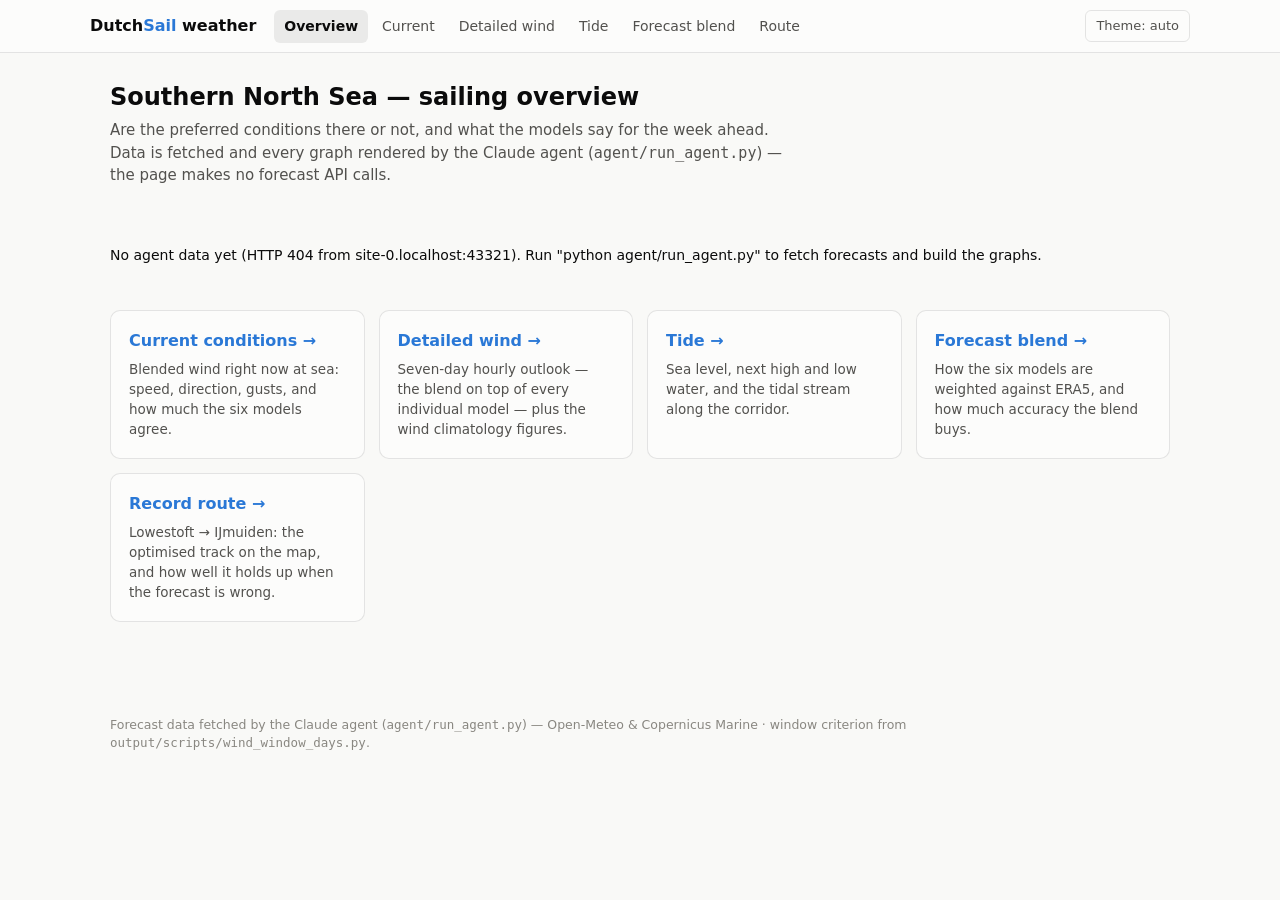
==== frontend/index.html @ 855c3100 "Replace browser API calls with a single Claude agent pipeline The frontend no longer fetches forecas" ====
<!DOCTYPE html>
<html lang="en">
<head>
<meta charset="utf-8">
<meta name="viewport" content="width=device-width, initial-scale=1">
<title>DutchSail weather — overview</title>
<script>(function(){var q=new URLSearchParams(location.search).get("theme");var t=q||localStorage.getItem("ds-theme");if(t==="light"||t==="dark")document.documentElement.dataset.theme=t;})();</script>
<link rel="stylesheet" href="./assets/style.css">
<script src="../output/scripts/api.js" defer></script>
<script src="./assets/common.js" defer></script>
</head>
<body>

<header class="site-header"><div class="bar">
  <a class="brand" href="./index.html">Dutch<span>Sail</span> weather</a>
  <nav class="site-nav">
    <a href="./index.html" aria-current="page">Overview</a>
    <a href="./current.html">Current</a>
    <a href="./wind.html">Detailed wind</a>
    <a href="./tide.html">Tide</a>
    <a href="./forecast-blend.html">Forecast blend</a>
    <a href="./route.html">Route</a>
  </nav>
  <button class="theme-toggle" type="button">Theme: auto</button>
</div></header>

<main>
  <h1 class="page-title">Southern North Sea — sailing overview</h1>
  <p class="page-sub">
    Are the preferred conditions there or not, and what the models say for the week
    ahead. Data is fetched and every graph rendered by the Claude agent
    (<code>agent/run_agent.py</code>) — the page makes no forecast API calls.
  </p>

  <div class="filter-row">
    <span class="filter-note" id="updated"></span>
  </div>

  <div id="content" class="loading">
    <section class="card">
      <h3>Preferred conditions</h3>
      <p class="card-sub">
        Window criterion: 18–30 kt from 205–235° (SSW) or 305–335° (NW), sustained
        ≥ 6 consecutive hours — checked against the six-model blend.
      </p>
      <div id="cond-now" class="status-value"></div>
      <div id="cond-detail" class="filter-note" style="margin-top:4px"></div>
      <div id="cond-days" class="day-strip"></div>
    </section>

    <section class="card chart-card" style="margin-top:14px">
      <div class="chart-head">
        <div>
          <h3>7-day wind outlook</h3>
          <p class="card-sub">The learned blend over all six models, gusts, and model spread — rendered by the agent.</p>
        </div>
      </div>
      <figure class="fig">
        <img data-light="../output/figures/agent/wind_forecast_light.png"
             data-dark="../output/figures/agent/wind_forecast_dark.png"
             src="../output/figures/agent/wind_forecast_light.png"
             alt="Seven-day wind forecast: blend over six models, gusts, and model spread">
      </figure>
    </section>
  </div>

  <div id="status"></div>

  <section style="margin-top:26px">
    <div class="nav-cards">
      <a class="nav-card" href="./current.html">
        <div class="nc-title">Current conditions →</div>
        <p>Blended wind right now at sea: speed, direction, gusts, and how much the six models agree.</p>
      </a>
      <a class="nav-card" href="./wind.html">
        <div class="nc-title">Detailed wind →</div>
        <p>Seven-day hourly outlook — the blend on top of every individual model — plus the wind climatology figures.</p>
      </a>
      <a class="nav-card" href="./tide.html">
        <div class="nc-title">Tide →</div>
        <p>Sea level, next high and low water, and the tidal stream along the corridor.</p>
      </a>
      <a class="nav-card" href="./forecast-blend.html">
        <div class="nc-title">Forecast blend →</div>
        <p>How the six models are weighted against ERA5, and how much accuracy the blend buys.</p>
      </a>
      <a class="nav-card" href="./route.html">
        <div class="nc-title">Record route →</div>
        <p>Lowestoft → IJmuiden: the optimised track on the map, and how well it holds up when the forecast is wrong.</p>
      </a>
    </div>
  </section>
</main>

<footer class="site-footer">
  Forecast data fetched by the Claude agent (<code>agent/run_agent.py</code>) —
  Open-Meteo &amp; Copernicus Marine · window criterion from <code>output/scripts/wind_window_days.py</code>.
</footer>

<script>
document.addEventListener("DOMContentLoaded", async () => {
  const content = document.getElementById("content");
  const status = document.getElementById("status");

  try {
    const s = await fetchAgentSummary();
    render(s);
    content.classList.remove("loading");
    document.getElementById("updated").textContent =
      `agent run ${fmtFull(new Date(s.generated_at))} · ${s.point.name}`;
  } catch (err) {
    content.classList.remove("loading");
    content.hidden = true;
    statusMsg(status, `No agent data yet (${err.message}). ` +
      `Run "python agent/run_agent.py" to fetch forecasts and build the graphs.`);
  }

  function render(s) {
    // right now
    const met = !!s.now.met;
    const nowEl = document.getElementById("cond-now");
    nowEl.className = `status-value ${met ? "met" : "not-met"}`;
    nowEl.innerHTML = "";
    const mark = document.createElement("span");
    mark.className = "mark";
    mark.textContent = met ? "✓" : "✗";
    nowEl.append(mark, document.createTextNode(met ? "Conditions met right now" : "Not met right now"));
    document.getElementById("cond-detail").textContent =
      Number.isFinite(s.now.speed_ms) && Number.isFinite(s.now.dir_deg)
        ? `blend now: ${msToKt(s.now.speed_ms).toFixed(0)} kt (${s.now.speed_ms.toFixed(1)} m/s) from ${compass16(s.now.dir_deg)} ${Math.round(s.now.dir_deg)}°`
        : "no blend value for the current hour";

    // day by day, straight from the agent's verdicts
    const strip = document.getElementById("cond-days");
    strip.innerHTML = "";
    (s.days || []).slice(0, 7).forEach(day => {
      const cell = document.createElement("div");
      cell.className = `day-cell ${day.met ? "met" : "not-met"}`;
      cell.title = `${day.label}: longest qualifying stretch ${day.best_run_h} h (needs ≥ 6 h)`;
      const dd = document.createElement("div");
      dd.className = "d-day";
      dd.textContent = day.label;
      const dm = document.createElement("div");
      dm.className = "d-mark";
      dm.textContent = day.met ? "✓" : "✗";
      const dn = document.createElement("div");
      dn.className = "d-note";
      dn.textContent = day.best_run_h > 0 ? `${day.best_run_h} h` : "—";
      cell.append(dd, dm, dn);
      strip.append(cell);
    });
  }
});
</script>

</body>
</html>
---- frontend/assets/style.css ----
/* DutchSail weather frontend — shared chrome.
   Color roles follow the validated reference palette; dark values are their
   own validated steps, not an automatic flip. */

:root {
  color-scheme: light;
  --page: #f9f9f7;
  --surface: #fcfcfb;
  --ink: #0b0b0b;
  --ink-2: #52514e;
  --muted: #898781;
  --grid: #e1e0d9;
  --baseline: #c3c2b7;
  --border: rgba(11, 11, 11, 0.10);
  --good-text: #006300;

  /* categorical slots (fixed assignment: blend, ecmwf, gfs, icon, arpege, harmonie, ukmo) */
  --s1: #2a78d6;
  --s2: #eb6834;
  --s3: #1baf7a;
  --s4: #eda100;
  --s5: #e87ba4;
  --s6: #008300;
  --s7: #4a3aa7;
}

@media (prefers-color-scheme: dark) {
  :root:where(:not([data-theme="light"])) {
    color-scheme: dark;
    --page: #0d0d0d;
    --surface: #1a1a19;
    --ink: #ffffff;
    --ink-2: #c3c2b7;
    --muted: #898781;
    --grid: #2c2c2a;
    --baseline: #383835;
    --border: rgba(255, 255, 255, 0.10);
    --good-text: #0ca30c;

    --s1: #3987e5;
    --s2: #d95926;
    --s3: #199e70;
    --s4: #c98500;
    --s5: #d55181;
    --s6: #008300;
    --s7: #9085e9;
  }
}
:root[data-theme="dark"] {
  color-scheme: dark;
  --page: #0d0d0d;
  --surface: #1a1a19;
  --ink: #ffffff;
  --ink-2: #c3c2b7;
  --muted: #898781;
  --grid: #2c2c2a;
  --baseline: #383835;
  --border: rgba(255, 255, 255, 0.10);
  --good-text: #0ca30c;

  --s1: #3987e5;
  --s2: #d95926;
  --s3: #199e70;
  --s4: #c98500;
  --s5: #d55181;
  --s6: #008300;
  --s7: #9085e9;
}

* { box-sizing: border-box; }

body {
  margin: 0;
  background: var(--page);
  color: var(--ink);
  font-family: system-ui, -apple-system, "Segoe UI", sans-serif;
  font-size: 15px;
  line-height: 1.5;
}

a { color: var(--s1); }

/* ---------- header / nav ---------- */

.site-header {
  position: sticky;
  top: 0;
  z-index: 20;
  background: var(--surface);
  border-bottom: 1px solid var(--border);
  padding: 0 20px;
}

.site-header .bar {
  max-width: 1100px;
  margin: 0 auto;
  display: flex;
  align-items: center;
  gap: 18px;
  min-height: 52px;
  flex-wrap: wrap;
}

.brand {
  font-weight: 650;
  font-size: 16px;
  color: var(--ink);
  text-decoration: none;
  white-space: nowrap;
}
.brand span { color: var(--s1); }

.site-nav { display: flex; gap: 4px; flex-wrap: wrap; }

.site-nav a {
  color: var(--ink-2);
  text-decoration: none;
  padding: 6px 10px;
  border-radius: 6px;
  font-size: 14px;
}
.site-nav a:hover { background: color-mix(in srgb, var(--ink) 6%, transparent); }
.site-nav a[aria-current="page"] {
  color: var(--ink);
  font-weight: 600;
  background: color-mix(in srgb, var(--ink) 7%, transparent);
}

.theme-toggle {
  margin-left: auto;
  border: 1px solid var(--border);
  background: transparent;
  color: var(--ink-2);
  border-radius: 6px;
  padding: 5px 10px;
  font: inherit;
  font-size: 13px;
  cursor: pointer;
}
.theme-toggle:hover { color: var(--ink); }

/* ---------- layout ---------- */

main {
  max-width: 1100px;
  margin: 0 auto;
  padding: 26px 20px 60px;
}

.page-title { font-size: 24px; font-weight: 650; margin: 0 0 4px; }
.page-sub { color: var(--ink-2); margin: 0 0 22px; max-width: 72ch; }

section { margin-bottom: 34px; }
section > h2 { font-size: 17px; font-weight: 650; margin: 0 0 4px; }
section > .section-sub { color: var(--ink-2); font-size: 14px; margin: 0 0 14px; max-width: 78ch; }

.card {
  background: var(--surface);
  border: 1px solid var(--border);
  border-radius: 10px;
  padding: 16px;
}

.card h3 { margin: 0 0 2px; font-size: 15px; font-weight: 650; }
.card .card-sub { color: var(--muted); font-size: 13px; margin: 0 0 10px; }

/* ---------- filter row ---------- */

.filter-row {
  display: flex;
  gap: 10px;
  align-items: center;
  flex-wrap: wrap;
  margin: 0 0 18px;
}
.filter-row label { color: var(--ink-2); font-size: 13px; }
.filter-row select {
  font: inherit;
  font-size: 14px;
  color: var(--ink);
  background: var(--surface);
  border: 1px solid var(--border);
  border-radius: 6px;
  padding: 5px 8px;
}
.filter-note { color: var(--muted); font-size: 12px; }

.seg {
  display: inline-flex;
  border: 1px solid var(--border);
  border-radius: 6px;
  overflow: hidden;
  background: var(--surface);
}
.seg button {
  font: inherit;
  font-size: 13px;
  padding: 5px 10px;
  border: none;
  background: transparent;
  color: var(--ink-2);
  cursor: pointer;
}
.seg button + button { border-left: 1px solid var(--border); }
.seg button[aria-pressed="true"] {
  background: color-mix(in srgb, var(--ink) 8%, transparent);
  color: var(--ink);
  font-weight: 600;
}

/* ---------- stat tiles ---------- */

.tiles {
  display: grid;
  grid-template-columns: repeat(auto-fit, minmax(170px, 1fr));
  gap: 12px;
  margin-bottom: 18px;
}

.tile {
  background: var(--surface);
  border: 1px solid var(--border);
  border-radius: 10px;
  padding: 14px 16px;
}
.tile .label { color: var(--ink-2); font-size: 13px; }
.tile .value { font-size: 26px; font-weight: 600; margin-top: 2px; }
.tile .value small { font-size: 14px; font-weight: 500; color: var(--ink-2); margin-left: 4px; }
.tile .delta { font-size: 13px; color: var(--ink-2); margin-top: 2px; }
.tile .delta.good { color: var(--good-text); }

.hero-figure { font-size: 52px; font-weight: 650; line-height: 1.1; }
.hero-figure small { font-size: 20px; font-weight: 500; color: var(--ink-2); margin-left: 6px; }

.dir-arrow { display: inline-block; transition: transform .2s; }

/* ---------- charts ---------- */

.chart-card { position: relative; }

.chart-head {
  display: flex;
  align-items: baseline;
  gap: 10px;
  flex-wrap: wrap;
  margin-bottom: 8px;
}
.chart-head .spacer { flex: 1; }

.table-toggle {
  font: inherit;
  font-size: 12.5px;
  color: var(--ink-2);
  background: transparent;
  border: 1px solid var(--border);
  border-radius: 6px;
  padding: 3px 9px;
  cursor: pointer;
}
.table-toggle[aria-pressed="true"] { color: var(--ink); background: color-mix(in srgb, var(--ink) 8%, transparent); }

.chart-legend {
  display: flex;
  gap: 4px 14px;
  flex-wrap: wrap;
  margin: 8px 0 0;
  padding: 0;
  list-style: none;
}
.chart-legend button {
  font: inherit;
  font-size: 12.5px;
  color: var(--ink-2);
  background: none;
  border: none;
  padding: 2px 0;
  cursor: pointer;
  display: inline-flex;
  align-items: center;
  gap: 6px;
}
.chart-legend button[aria-pressed="false"] { opacity: 0.4; }
.chart-legend .key {
  width: 16px;
  height: 0;
  border-top: 2.5px solid;
  border-radius: 2px;
  display: inline-block;
}

.chart-svg-wrap { position: relative; }
.chart-svg-wrap svg { display: block; width: 100%; height: auto; }

.chart-tooltip {
  position: absolute;
  pointer-events: none;
  background: var(--surface);
  border: 1px solid var(--border);
  border-radius: 8px;
  box-shadow: 0 4px 14px rgba(0, 0, 0, 0.12);
  padding: 8px 10px;
  font-size: 12.5px;
  min-width: 150px;
  z-index: 10;
  display: none;
}
.chart-tooltip .tt-time { color: var(--muted); margin-bottom: 4px; }
.chart-tooltip .tt-row { display: flex; align-items: center; gap: 7px; padding: 1px 0; }
.chart-tooltip .tt-key { width: 12px; border-top: 2.5px solid; border-radius: 2px; flex: none; }
.chart-tooltip .tt-val { font-weight: 650; color: var(--ink); }
.chart-tooltip .tt-name { color: var(--ink-2); }

.data-table-wrap { overflow-x: auto; margin-top: 12px; }
.data-table { border-collapse: collapse; font-size: 12.5px; width: 100%; }
.data-table th, .data-table td {
  text-align: right;
  padding: 4px 10px;
  border-bottom: 1px solid var(--grid);
  white-space: nowrap;
  font-variant-numeric: tabular-nums;
}
.data-table th:first-child, .data-table td:first-child { text-align: left; }
.data-table th { color: var(--ink-2); font-weight: 600; position: sticky; top: 0; background: var(--surface); }

/* ---------- figure gallery ---------- */

.fig-grid {
  display: grid;
  grid-template-columns: repeat(auto-fit, minmax(320px, 1fr));
  gap: 14px;
}
.fig-grid.wide { grid-template-columns: 1fr; }

figure.fig {
  margin: 0;
  background: var(--surface);
  border: 1px solid var(--border);
  border-radius: 10px;
  padding: 12px;
}
figure.fig img { width: 100%; height: auto; border-radius: 6px; display: block; }
figure.fig figcaption { color: var(--ink-2); font-size: 13px; margin-top: 8px; }

/* ---------- nav cards (home) ---------- */

.nav-cards {
  display: grid;
  grid-template-columns: repeat(auto-fit, minmax(240px, 1fr));
  gap: 14px;
}
.nav-card {
  display: block;
  text-decoration: none;
  color: var(--ink);
  background: var(--surface);
  border: 1px solid var(--border);
  border-radius: 10px;
  padding: 18px;
}
.nav-card:hover { border-color: var(--s1); }
.nav-card .nc-title { font-weight: 650; font-size: 16px; color: var(--s1); }
.nav-card p { color: var(--ink-2); font-size: 13.5px; margin: 6px 0 0; }

/* ---------- misc ---------- */

.status-msg { color: var(--ink-2); font-size: 14px; padding: 18px 0; }
.status-msg.error { color: var(--ink); }
.status-msg button {
  font: inherit;
  font-size: 13px;
  margin-left: 8px;
  border: 1px solid var(--border);
  background: transparent;
  color: var(--ink);
  border-radius: 6px;
  padding: 3px 10px;
  cursor: pointer;
}

.loading { opacity: 0.5; transition: opacity .15s; }

.model-table td:first-child { text-align: left; }
.swatch {
  display: inline-block;
  width: 14px;
  height: 0;
  border-top: 3px solid;
  border-radius: 2px;
  margin-right: 6px;
  vertical-align: middle;
}

/* ---------- condition status (overview) ---------- */

.status-value { font-size: 30px; font-weight: 650; display: flex; align-items: center; gap: 10px; }
.status-value .mark { font-size: 26px; line-height: 1; }
.status-value.met .mark { color: #0ca30c; }
.status-value.not-met .mark { color: var(--muted); }

.day-strip {
  display: grid;
  grid-template-columns: repeat(7, 1fr);
  gap: 8px;
  margin-top: 12px;
}
.day-cell {
  border: 1px solid var(--border);
  border-radius: 8px;
  padding: 8px 4px;
  text-align: center;
}
.day-cell .d-day { color: var(--ink-2); font-size: 12.5px; }
.day-cell .d-mark { font-size: 18px; font-weight: 650; margin: 2px 0; }
.day-cell.met .d-mark { color: #0ca30c; }
.day-cell.not-met .d-mark { color: var(--muted); }
.day-cell .d-note { color: var(--muted); font-size: 11.5px; font-variant-numeric: tabular-nums; }

footer.site-footer {
  max-width: 1100px;
  margin: 0 auto;
  padding: 0 20px 40px;
  color: var(--muted);
  font-size: 12.5px;
}
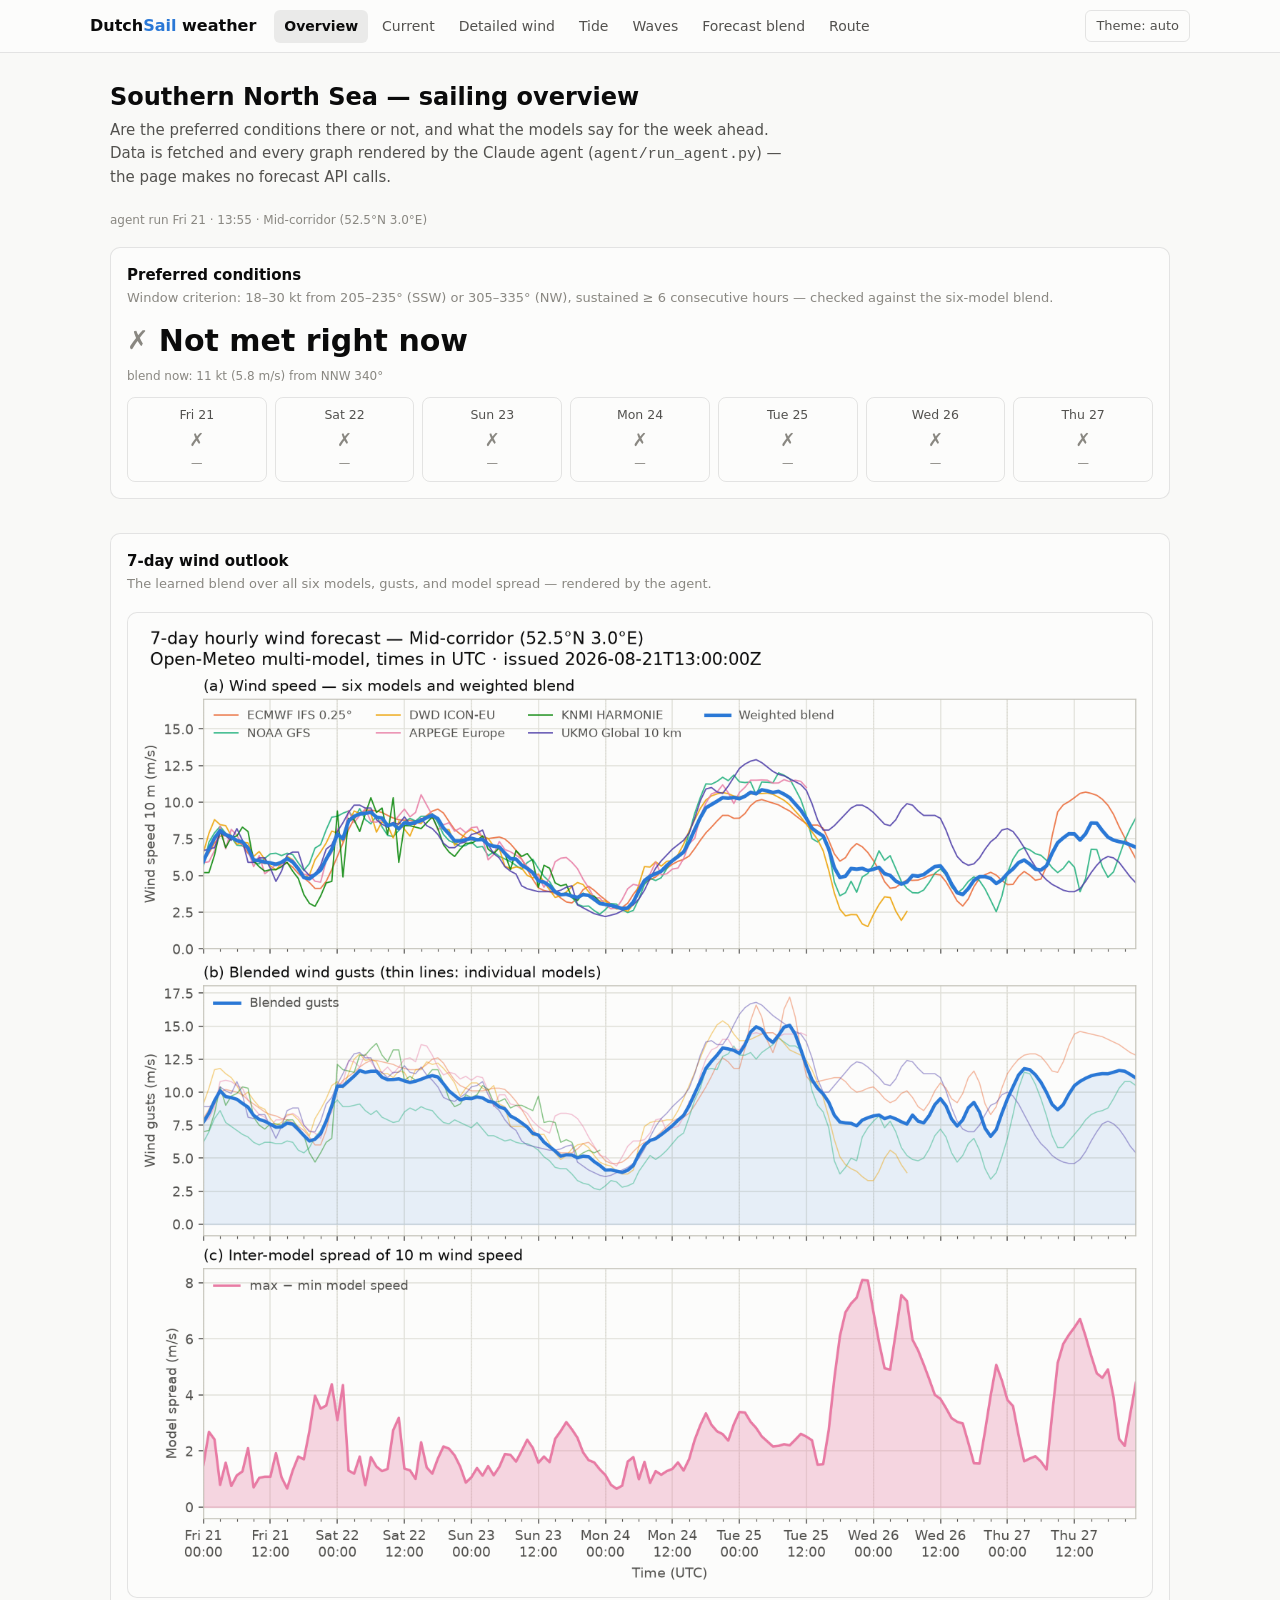
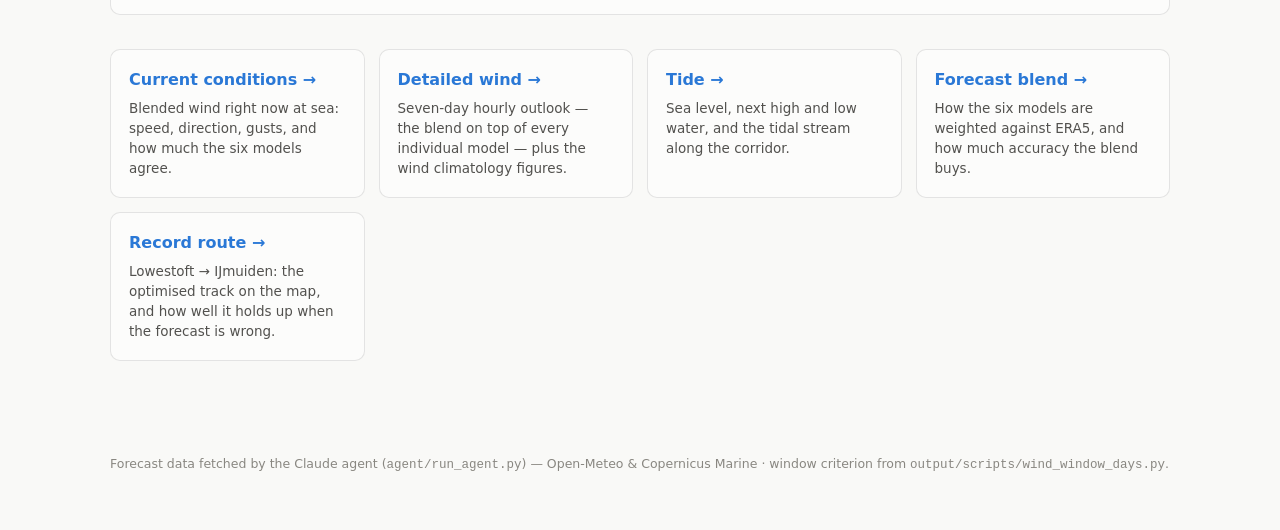
==== commit 78b132ca: "added waves page" ====
--- a/frontend/index.html
+++ b/frontend/index.html
@@ -18,6 +18,7 @@
     <a href="./current.html">Current</a>
     <a href="./wind.html">Detailed wind</a>
     <a href="./tide.html">Tide</a>
+    <a href="./waves.html">Waves</a>
     <a href="./forecast-blend.html">Forecast blend</a>
     <a href="./route.html">Route</a>
   </nav>
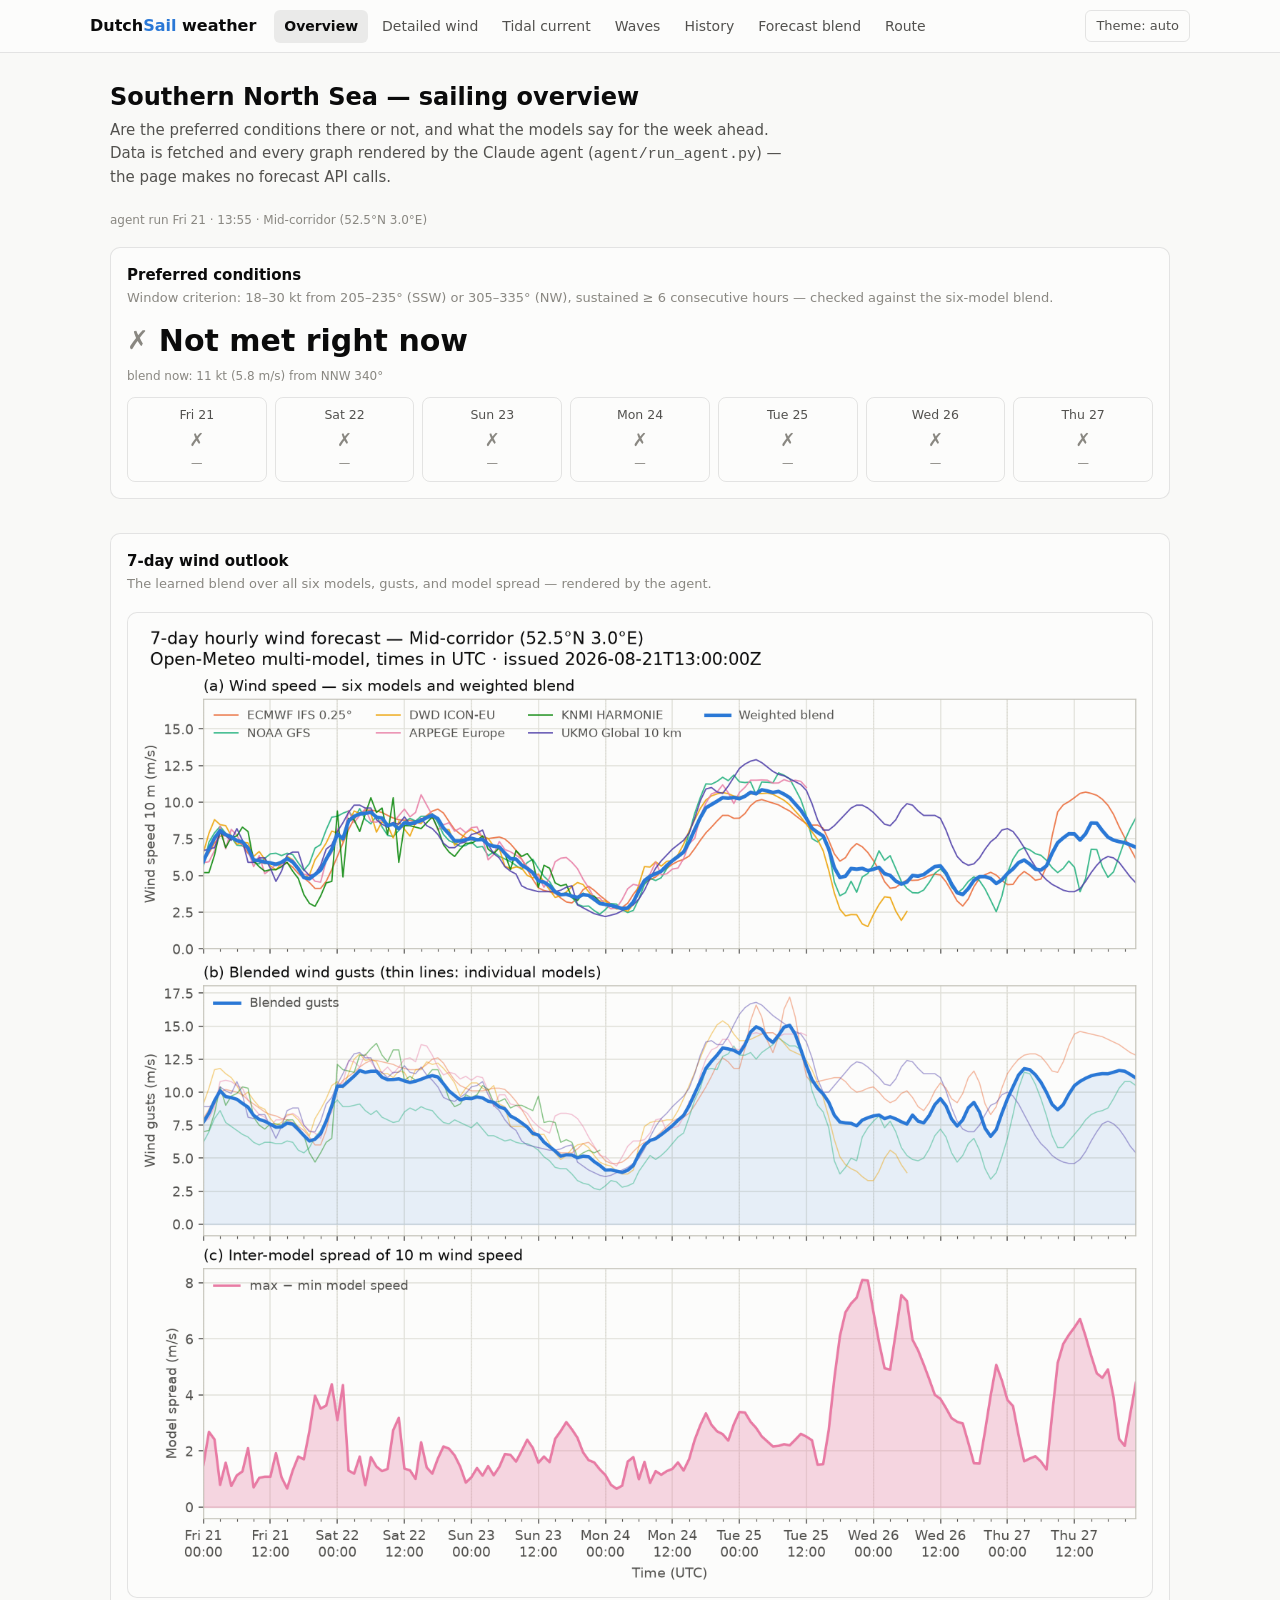
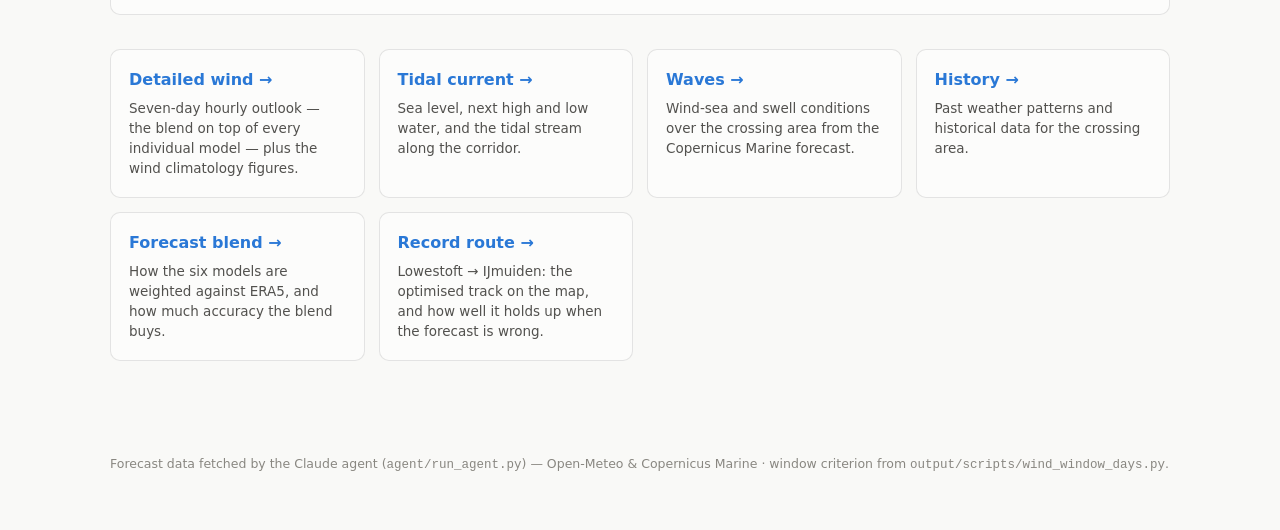
==== commit 210ddf14: "restructuring" ====
--- a/frontend/index.html
+++ b/frontend/index.html
@@ -15,10 +15,10 @@
   <a class="brand" href="./index.html">Dutch<span>Sail</span> weather</a>
   <nav class="site-nav">
     <a href="./index.html" aria-current="page">Overview</a>
-    <a href="./current.html">Current</a>
     <a href="./wind.html">Detailed wind</a>
-    <a href="./tide.html">Tide</a>
+    <a href="./tidalcurrent.html">Tidal current</a>
     <a href="./waves.html">Waves</a>
+    <a href="./history.html">History</a>
     <a href="./forecast-blend.html">Forecast blend</a>
     <a href="./route.html">Route</a>
   </nav>
@@ -69,17 +69,21 @@
 
   <section style="margin-top:26px">
     <div class="nav-cards">
-      <a class="nav-card" href="./current.html">
-        <div class="nc-title">Current conditions →</div>
-        <p>Blended wind right now at sea: speed, direction, gusts, and how much the six models agree.</p>
-      </a>
       <a class="nav-card" href="./wind.html">
         <div class="nc-title">Detailed wind →</div>
         <p>Seven-day hourly outlook — the blend on top of every individual model — plus the wind climatology figures.</p>
       </a>
-      <a class="nav-card" href="./tide.html">
-        <div class="nc-title">Tide →</div>
+      <a class="nav-card" href="./tidalcurrent.html">
+        <div class="nc-title">Tidal current →</div>
         <p>Sea level, next high and low water, and the tidal stream along the corridor.</p>
+      </a>
+      <a class="nav-card" href="./waves.html">
+        <div class="nc-title">Waves →</div>
+        <p>Wind-sea and swell conditions over the crossing area from the Copernicus Marine forecast.</p>
+      </a>
+      <a class="nav-card" href="./history.html">
+        <div class="nc-title">History →</div>
+        <p>Past weather patterns and historical data for the crossing area.</p>
       </a>
       <a class="nav-card" href="./forecast-blend.html">
         <div class="nc-title">Forecast blend →</div>
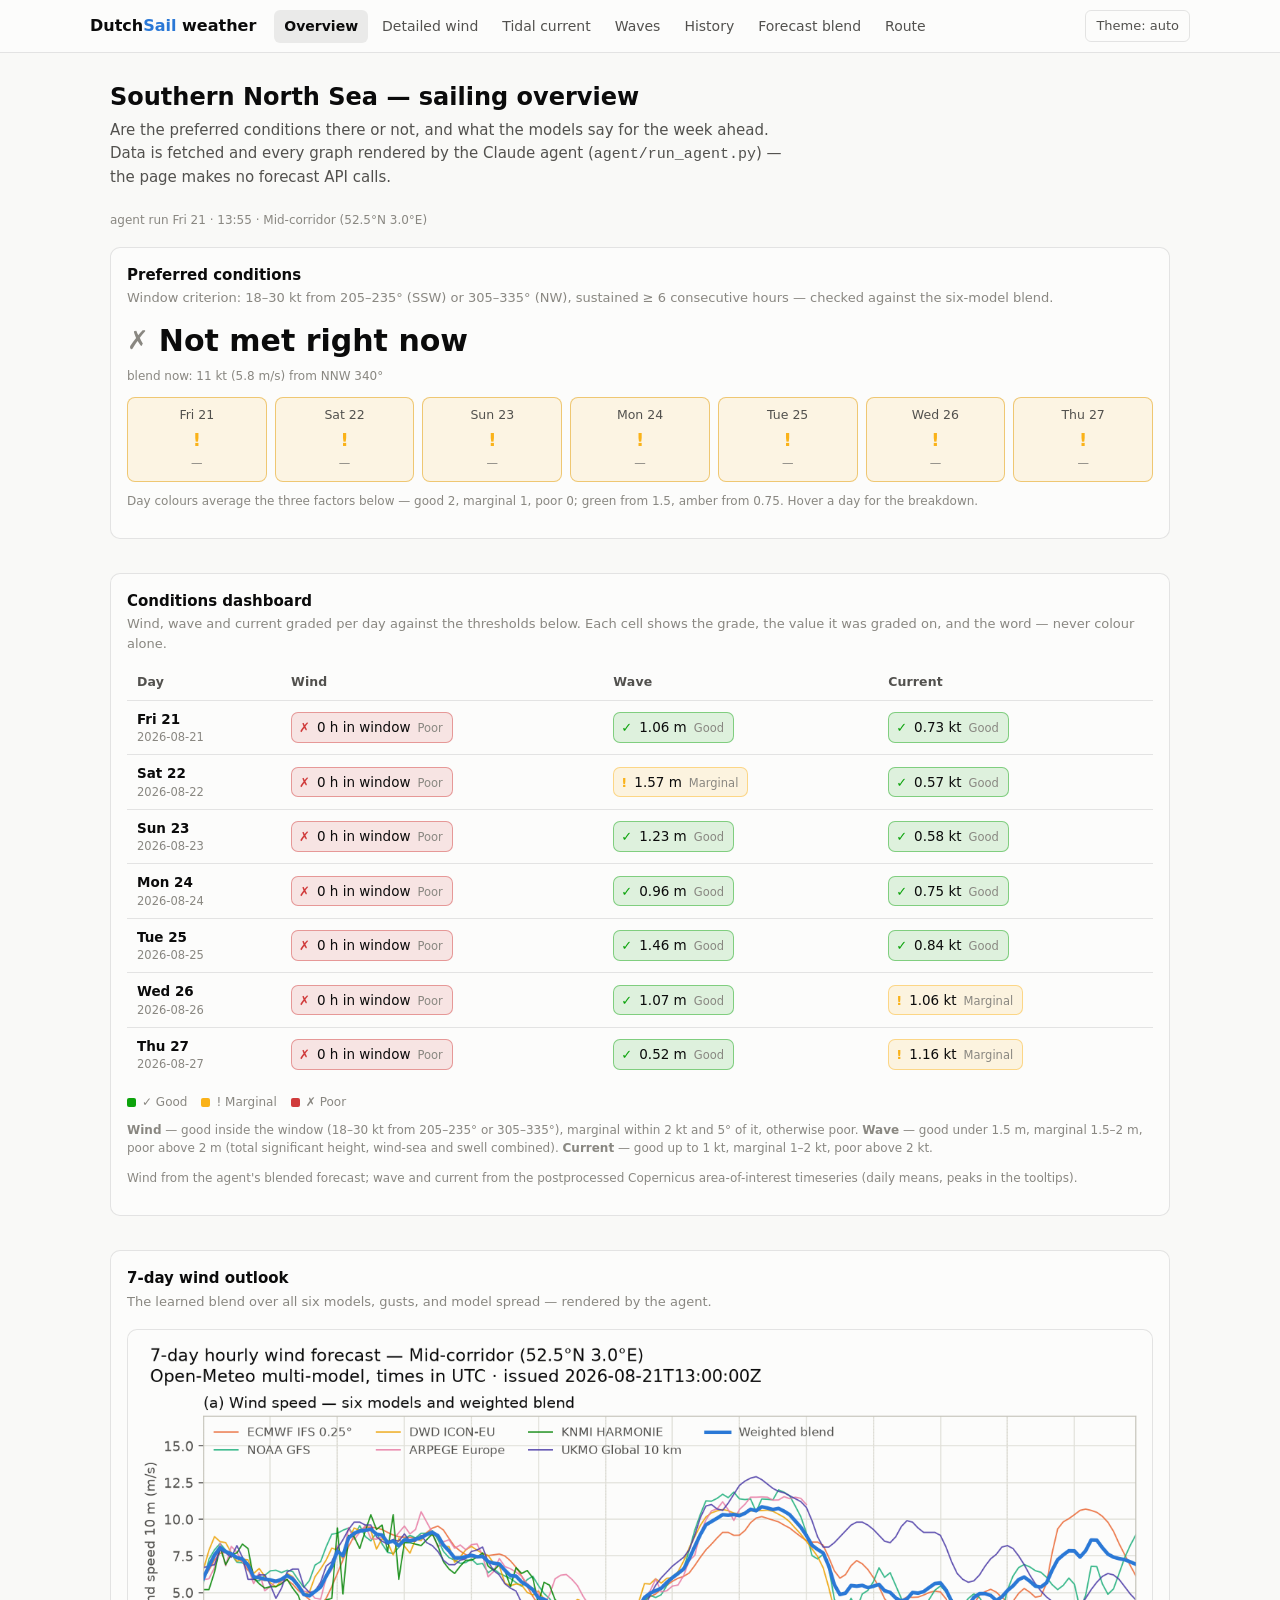
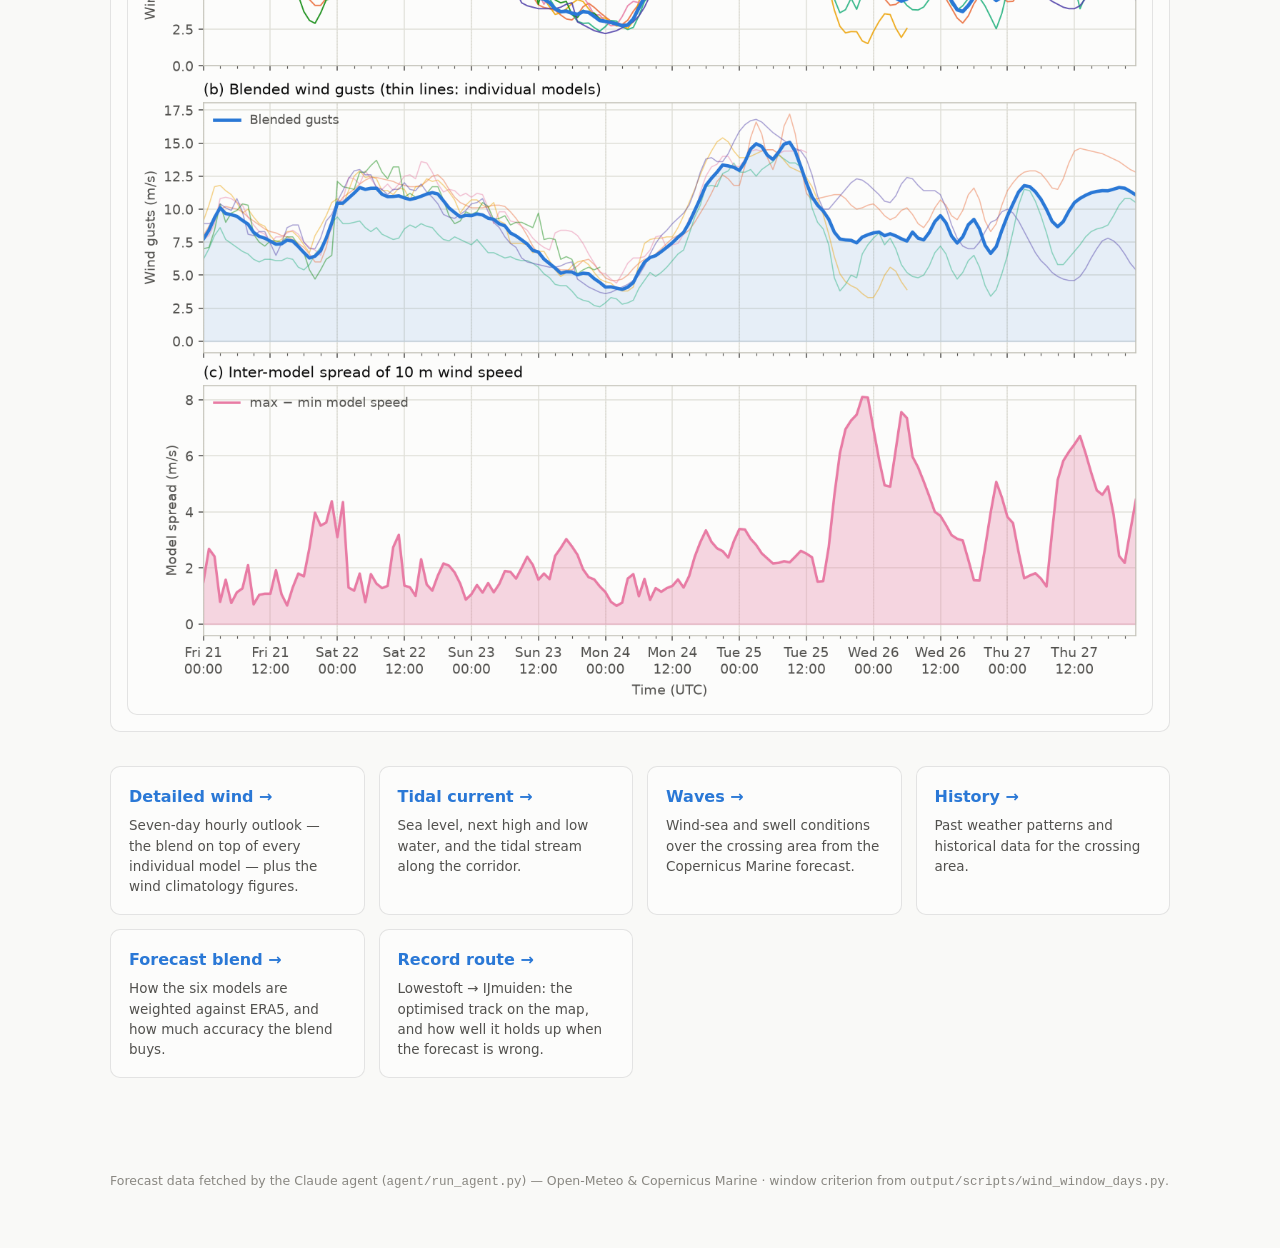
==== commit e1fcaae8: "Add a wind/wave/current conditions dashboard to the overview page Grades each of the next seven days" ====
--- a/frontend/index.html
+++ b/frontend/index.html
@@ -8,6 +8,43 @@
 <link rel="stylesheet" href="./assets/style.css">
 <script src="../output/scripts/api.js" defer></script>
 <script src="./assets/common.js" defer></script>
+<style>
+/* Conditions dashboard — scoped to this page only, so assets/style.css is untouched.
+   Status hues are the fixed status palette (never themed); on the light surface the
+   amber is deliberately below 3:1, so every cell also carries a glyph, a number, and
+   a word. Colour never carries the meaning on its own. */
+.dash { --ok: #0ca30c; --warn: #fab219; --bad: #d03b3b; }
+.dash .sr-only { position: absolute; width: 1px; height: 1px; padding: 0; margin: -1px; overflow: hidden; clip: rect(0 0 0 0); white-space: nowrap; border: 0; }
+.dash-wrap { overflow-x: auto; margin-top: 12px; }
+.dash-table { width: 100%; border-collapse: collapse; font-size: 13.5px; }
+.dash-table th, .dash-table td { padding: 8px 10px; text-align: left; border-bottom: 1px solid var(--border); }
+.dash-table thead th { color: var(--ink-2); font-weight: 600; font-size: 12.5px; letter-spacing: .01em; white-space: nowrap; }
+.dash-table tbody tr:last-child th, .dash-table tbody tr:last-child td { border-bottom: 0; }
+.dash-table tbody th { color: var(--ink); font-weight: 600; white-space: nowrap; }
+.dash-day-sub { display: block; color: var(--muted); font-weight: 400; font-size: 11.5px; font-variant-numeric: tabular-nums; }
+.dash-chip { display: inline-flex; align-items: baseline; gap: 7px; padding: 4px 9px 4px 7px; border-radius: 7px;
+  border: 1px solid color-mix(in srgb, var(--chip) 45%, transparent);
+  background: color-mix(in srgb, var(--chip) 12%, transparent); }
+.dash-chip[data-status="good"]     { --chip: var(--ok); }
+.dash-chip[data-status="warning"]  { --chip: var(--warn); }
+.dash-chip[data-status="critical"] { --chip: var(--bad); }
+.dash-chip[data-status="unknown"]  { --chip: var(--muted); }
+.dash-glyph { color: var(--chip); font-weight: 700; font-size: 13px; line-height: 1; }
+.dash-val { color: var(--ink); font-variant-numeric: tabular-nums; white-space: nowrap; }
+.dash-label { color: var(--muted); font-size: 11.5px; white-space: nowrap; }
+.dash-legend { display: flex; flex-wrap: wrap; gap: 14px; margin-top: 12px; color: var(--muted); font-size: 12px; }
+.dash-legend span { display: inline-flex; align-items: center; gap: 6px; }
+.dash-key { width: 9px; height: 9px; border-radius: 2px; display: inline-block; }
+.dash-note { color: var(--muted); font-size: 12px; margin-top: 10px; line-height: 1.5; }
+/* combined verdict on the 7-day strip */
+.day-cell[data-combined] { border-color: color-mix(in srgb, var(--chip) 50%, var(--border)); background: color-mix(in srgb, var(--chip) 10%, transparent); }
+.day-cell[data-combined="good"]     { --chip: #0ca30c; }
+.day-cell[data-combined="warning"]  { --chip: #fab219; }
+.day-cell[data-combined="critical"] { --chip: #d03b3b; }
+.day-cell[data-combined="unknown"]  { --chip: #898781; }
+.day-cell[data-combined] .d-mark { color: var(--chip); }
+@media (max-width: 620px) { .dash-table { font-size: 12.5px; } .dash-label { display: none; } }
+</style>
 </head>
 <body>
 
@@ -47,6 +84,45 @@
       <div id="cond-now" class="status-value"></div>
       <div id="cond-detail" class="filter-note" style="margin-top:4px"></div>
       <div id="cond-days" class="day-strip"></div>
+      <p id="cond-combined-note" class="dash-note"></p>
+    </section>
+
+    <section class="card dash" style="margin-top:14px">
+      <h3>Conditions dashboard</h3>
+      <p class="card-sub">
+        Wind, wave and current graded per day against the thresholds below. Each cell
+        shows the grade, the value it was graded on, and the word — never colour alone.
+      </p>
+
+      <div class="dash-wrap">
+        <table class="dash-table">
+          <caption class="sr-only">Daily wind, wave and current grades for the next seven days</caption>
+          <thead>
+            <tr>
+              <th scope="col">Day</th>
+              <th scope="col">Wind</th>
+              <th scope="col">Wave</th>
+              <th scope="col">Current</th>
+            </tr>
+          </thead>
+          <tbody id="dash-body"></tbody>
+        </table>
+      </div>
+
+      <div class="dash-legend">
+        <span><i class="dash-key" style="background:#0ca30c"></i> ✓ Good</span>
+        <span><i class="dash-key" style="background:#fab219"></i> ! Marginal</span>
+        <span><i class="dash-key" style="background:#d03b3b"></i> ✗ Poor</span>
+      </div>
+
+      <p class="dash-note">
+        <strong>Wind</strong> — good inside the window (18–30 kt from 205–235° or
+        305–335°), marginal within 2 kt and 5° of it, otherwise poor.
+        <strong>Wave</strong> — good under 1.5 m, marginal 1.5–2 m, poor above 2 m
+        (total significant height, wind-sea and swell combined).
+        <strong>Current</strong> — good up to 1 kt, marginal 1–2 kt, poor above 2 kt.
+      </p>
+      <p id="dash-source" class="dash-note"></p>
     </section>
 
     <section class="card chart-card" style="margin-top:14px">
@@ -107,17 +183,24 @@
   const content = document.getElementById("content");
   const status = document.getElementById("status");
 
-  try {
-    const s = await fetchAgentSummary();
-    render(s);
-    content.classList.remove("loading");
-    document.getElementById("updated").textContent =
-      `agent run ${fmtFull(new Date(s.generated_at))} · ${s.point.name}`;
-  } catch (err) {
-    content.classList.remove("loading");
-    content.hidden = true;
-    statusMsg(status, `No agent data yet (${err.message}). ` +
-      `Run "python agent/run_agent.py" to fetch forecasts and build the graphs.`);
+  // declared as a function and called at the very end: everything below is `const`,
+  // so running this first would hit the temporal dead zone
+  async function boot() {
+    try {
+      const s = await fetchAgentSummary();
+      render(s);
+      // the dashboard reads extra files; a failure there must not blank the page
+      try { await renderDashboard(s); }
+      catch (e) { document.getElementById("dash-source").textContent = `Dashboard unavailable (${e.message}).`; }
+      content.classList.remove("loading");
+      document.getElementById("updated").textContent =
+        `agent run ${fmtFull(new Date(s.generated_at))} · ${s.point.name}`;
+    } catch (err) {
+      content.classList.remove("loading");
+      content.hidden = true;
+      statusMsg(status, `No agent data yet (${err.message}). ` +
+        `Run "python agent/run_agent.py" to fetch forecasts and build the graphs.`);
+    }
   }
 
   function render(s) {
@@ -155,6 +238,194 @@
       strip.append(cell);
     });
   }
+
+  // ---- conditions dashboard ------------------------------------------------
+  // summary.json carries per-day wind verdicts but no per-day wave or current, so
+  // those two columns read the area-of-interest timeseries that
+  // scripts/postprocess_*.py write. The filenames are date-stamped, which is why
+  // they are named here rather than derived; a miss degrades to "no data".
+  const WAVE_CSV = "../sample_forecast_data/postprocessed/wave_conditions_area_of_interest_2026-08-21T14_to_2026-08-27T23.csv";
+  const CURRENT_CSV = "../sample_forecast_data/postprocessed/currents_conditions_area_of_interest_2026-08-21T14_to_2026-08-28T00.csv";
+
+  const GRADES = {
+    good:     { glyph: "✓", label: "Good" },
+    warning:  { glyph: "!", label: "Marginal" },
+    critical: { glyph: "✗", label: "Poor" },
+    unknown:  { glyph: "–", label: "No data" },
+  };
+  const SCORE = { good: 2, warning: 1, critical: 0 };
+  const within = (v, lo, hi) => v >= lo && v <= hi;
+
+  // The window is 18–30 kt from 205–235° or 305–335°; 2 kt and 5° outside it is marginal.
+  function gradeWind(kt, deg) {
+    if (!Number.isFinite(kt) || !Number.isFinite(deg)) return "unknown";
+    const dirIn = pad => within(deg, 205 - pad, 235 + pad) || within(deg, 305 - pad, 335 + pad);
+    if (within(kt, 18, 30) && dirIn(0)) return "good";
+    if (within(kt, 16, 32) && dirIn(5)) return "warning";
+    return "critical";
+  }
+  const gradeWave = m =>
+    !Number.isFinite(m) ? "unknown" : m < 1.5 ? "good" : m <= 2 ? "warning" : "critical";
+  const gradeCurrent = kt =>
+    !Number.isFinite(kt) ? "unknown" : kt <= 1 ? "good" : kt <= 2 ? "warning" : "critical";
+
+  async function loadCsv(url) {
+    const res = await fetch(url, { cache: "no-store" });
+    if (!res.ok) throw new Error(String(res.status));
+    const [header, ...rows] = (await res.text()).trim().split(/\r?\n/);
+    const cols = header.split(",");
+    return rows.map(line => {
+      const cells = line.split(",");
+      return Object.fromEntries(cols.map((c, i) => [c, cells[i]]));
+    });
+  }
+
+  // hourly spatial means -> one mean and one peak per calendar day
+  function byDay(rows, valueOf) {
+    const acc = {};
+    rows.forEach(r => {
+      const v = valueOf(r);
+      if (!Number.isFinite(v)) return;
+      const day = String(r.time).slice(0, 10);
+      (acc[day] = acc[day] || []).push(v);
+    });
+    const out = {};
+    Object.entries(acc).forEach(([d, vs]) => {
+      out[d] = { mean: vs.reduce((a, b) => a + b, 0) / vs.length, peak: Math.max(...vs) };
+    });
+    return out;
+  }
+
+  // summary.json exposes no per-day wind speed/direction, so the threshold rule runs
+  // on what it does expose — the blend for the current hour on today's row, and
+  // per-day values if a later agent run starts emitting them. Failing both, the day
+  // is graded on how long it stays inside the window.
+  function windForDay(day, s, isToday) {
+    const kt = Number.isFinite(day.speed_kt) ? day.speed_kt
+      : Number.isFinite(day.speed_ms) ? msToKt(day.speed_ms)
+      : isToday && Number.isFinite(s.now && s.now.speed_ms) ? msToKt(s.now.speed_ms) : NaN;
+    const deg = Number.isFinite(day.dir_deg) ? day.dir_deg
+      : isToday && Number.isFinite(s.now && s.now.dir_deg) ? s.now.dir_deg : NaN;
+
+    if (Number.isFinite(kt) && Number.isFinite(deg)) {
+      return {
+        grade: gradeWind(kt, deg),
+        value: `${kt.toFixed(0)} kt · ${Math.round(deg)}°`,
+        title: `blend ${kt.toFixed(1)} kt from ${compass16(deg)} ${Math.round(deg)}° — `
+             + `window is 18–30 kt from 205–235° or 305–335°, marginal within 2 kt and 5°`,
+      };
+    }
+    const h = Number(day.best_run_h) || 0;
+    return {
+      grade: day.met ? "good" : h > 0 ? "warning" : "critical",
+      value: `${h} h in window`,
+      title: `summary.json has no wind speed/direction for this day, so it is graded on `
+           + `the ${h} h spent inside the window (needs ≥ 6 h). Not the ±2 kt / ±5° rule.`,
+    };
+  }
+
+  function cell(grade, value, title) {
+    const td = document.createElement("td");
+    const chip = document.createElement("span");
+    chip.className = "dash-chip";
+    chip.dataset.status = grade;
+    if (title) chip.title = title;
+    const g = document.createElement("span");
+    g.className = "dash-glyph";
+    g.setAttribute("aria-hidden", "true");
+    g.textContent = GRADES[grade].glyph;
+    const v = document.createElement("span");
+    v.className = "dash-val";
+    v.textContent = value;
+    const l = document.createElement("span");
+    l.className = "dash-label";
+    l.textContent = GRADES[grade].label;
+    chip.append(g, v, l);
+    td.append(chip);
+    return td;
+  }
+
+  function combine(grades) {
+    const scored = grades.filter(g => g in SCORE);
+    if (!scored.length) return { grade: "unknown", mean: NaN };
+    const mean = scored.reduce((a, g) => a + SCORE[g], 0) / scored.length;
+    return { grade: mean >= 1.5 ? "good" : mean >= 0.75 ? "warning" : "critical", mean };
+  }
+
+  async function renderDashboard(s) {
+    const body = document.getElementById("dash-body");
+    const days = (s.days || []).slice(0, 7);
+    const today = new Date().toISOString().slice(0, 10);
+
+    let waves = {}, currents = {};
+    const missing = [];
+    try {
+      waves = byDay(await loadCsv(WAVE_CSV), r => Math.hypot(+r.VHM0_WW, +r.VHM0_SW1));
+    } catch (e) { missing.push("wave"); }
+    try {
+      currents = byDay(await loadCsv(CURRENT_CSV), r => msToKt(+r.speed));
+    } catch (e) { missing.push("current"); }
+
+    body.innerHTML = "";
+    const strip = [...document.querySelectorAll("#cond-days .day-cell")];
+
+    days.forEach((day, i) => {
+      const wind = windForDay(day, s, day.date === today);
+      const wv = waves[day.date];
+      const cu = currents[day.date];
+      const waveGrade = gradeWave(wv && wv.mean);
+      const curGrade = gradeCurrent(cu && cu.mean);
+
+      const tr = document.createElement("tr");
+      const th = document.createElement("th");
+      th.scope = "row";
+      th.textContent = day.label;
+      const sub = document.createElement("span");
+      sub.className = "dash-day-sub";
+      sub.textContent = day.date;
+      th.append(sub);
+      tr.append(
+        th,
+        cell(wind.grade, wind.value, wind.title),
+        cell(waveGrade, wv ? `${wv.mean.toFixed(2)} m` : "—",
+          wv ? `daily mean total significant height ${wv.mean.toFixed(2)} m, peak ${wv.peak.toFixed(2)} m `
+             + `(wind-sea and swell combined) — good < 1.5 m, marginal 1.5–2 m, poor > 2 m` : ""),
+        cell(curGrade, cu ? `${cu.mean.toFixed(2)} kt` : "—",
+          cu ? `daily mean tidal stream ${cu.mean.toFixed(2)} kt, peak ${cu.peak.toFixed(2)} kt `
+             + `— good ≤ 1 kt, marginal 1–2 kt, poor > 2 kt` : ""),
+      );
+      body.append(tr);
+
+      // colour the 7-day strip by the average of the three factors
+      const cmb = combine([wind.grade, waveGrade, curGrade]);
+      const dayCell = strip[i];
+      if (dayCell) {
+        dayCell.dataset.combined = cmb.grade;
+        const mark = dayCell.querySelector(".d-mark");
+        if (mark) mark.textContent = GRADES[cmb.grade].glyph;
+        dayCell.title = `${day.label}: ${GRADES[cmb.grade].label.toLowerCase()} overall`
+          + (Number.isFinite(cmb.mean) ? ` (${cmb.mean.toFixed(2)} of 2)` : "")
+          + ` — wind ${GRADES[wind.grade].label.toLowerCase()}, `
+          + `wave ${GRADES[waveGrade].label.toLowerCase()}, `
+          + `current ${GRADES[curGrade].label.toLowerCase()}. `
+          + `Longest qualifying wind stretch ${day.best_run_h} h (needs ≥ 6 h).`;
+      }
+    });
+
+    document.getElementById("cond-combined-note").textContent =
+      "Day colours average the three factors below — good 2, marginal 1, poor 0; "
+      + "green from 1.5, amber from 0.75. Hover a day for the breakdown.";
+
+    const src = document.getElementById("dash-source");
+    src.textContent = missing.length
+      ? `No ${missing.join(" or ")} data found — those columns read the postprocessed `
+        + `area-of-interest CSVs, whose filenames carry the forecast date. Re-run `
+        + `scripts/postprocess_*.py and update the paths in this page.`
+      : "Wind from the agent's blended forecast; wave and current from the postprocessed "
+        + "Copernicus area-of-interest timeseries (daily means, peaks in the tooltips).";
+  }
+
+  await boot();
 });
 </script>
 
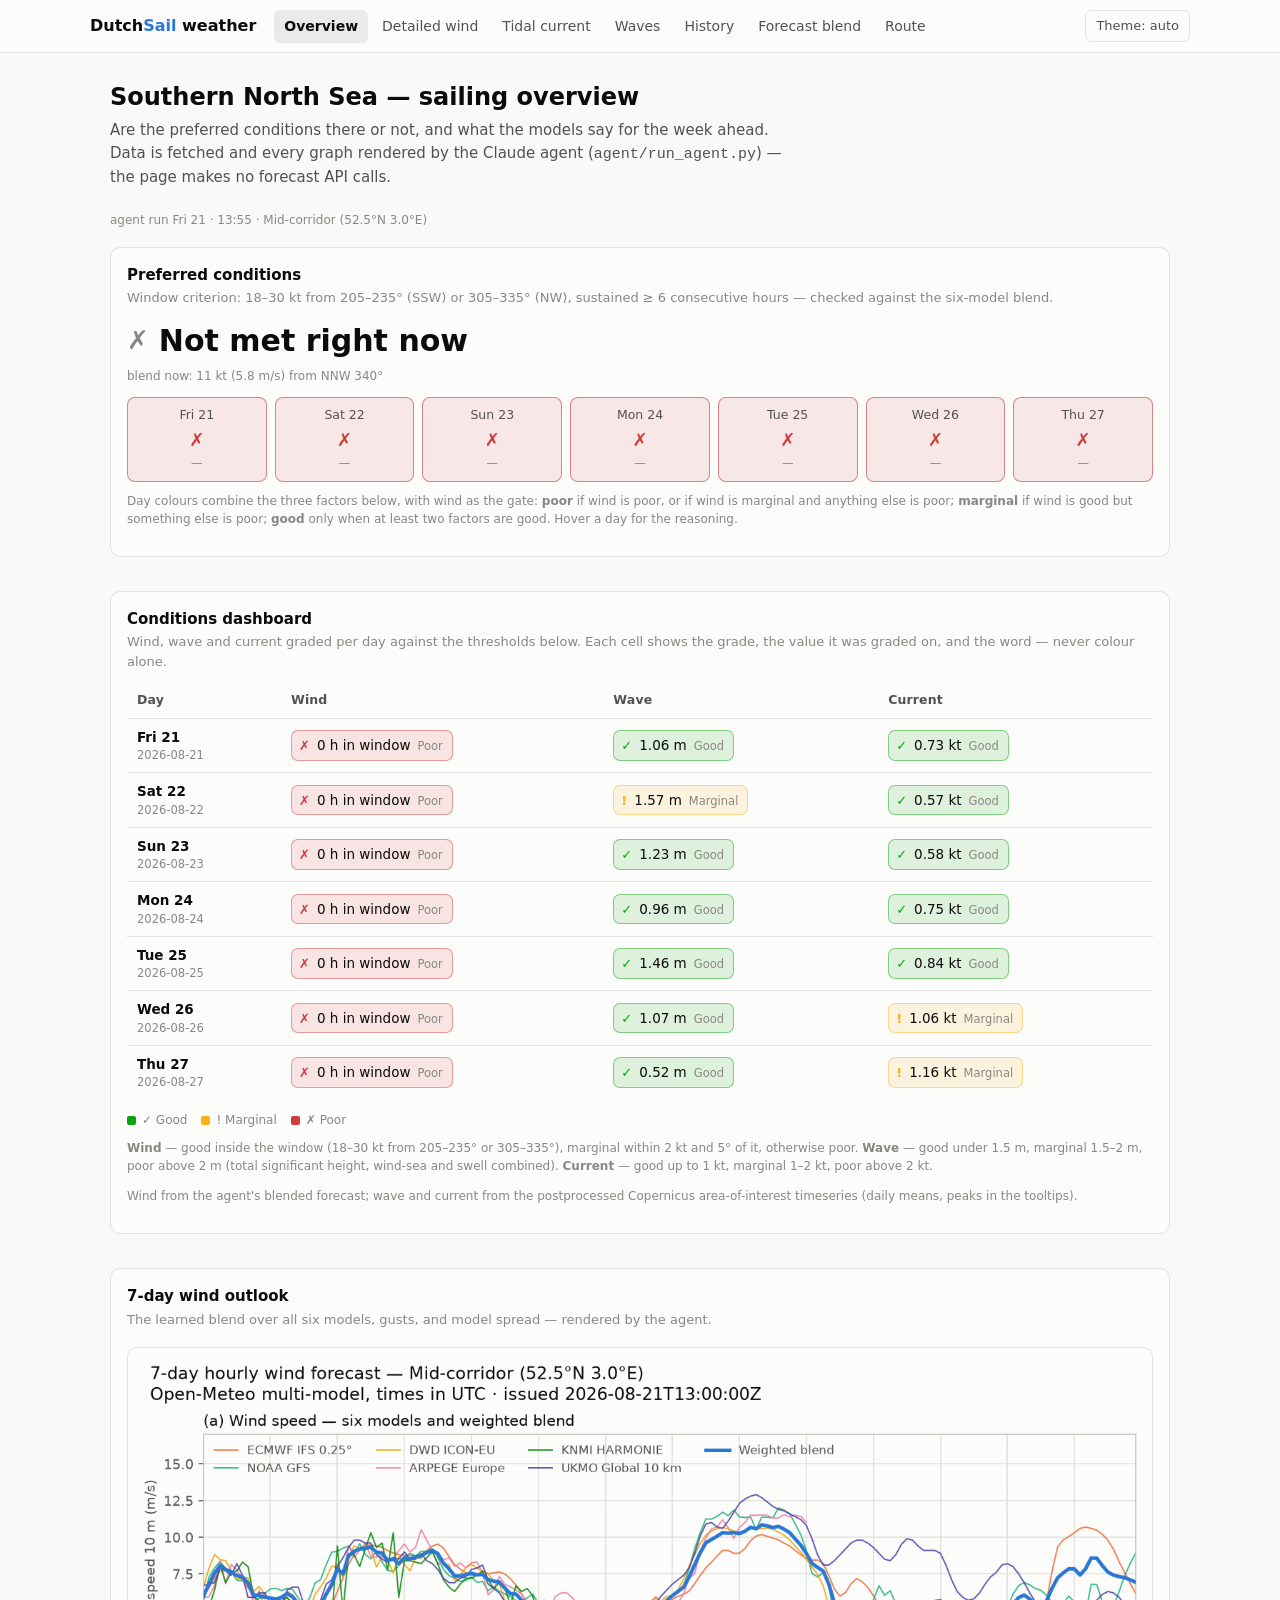
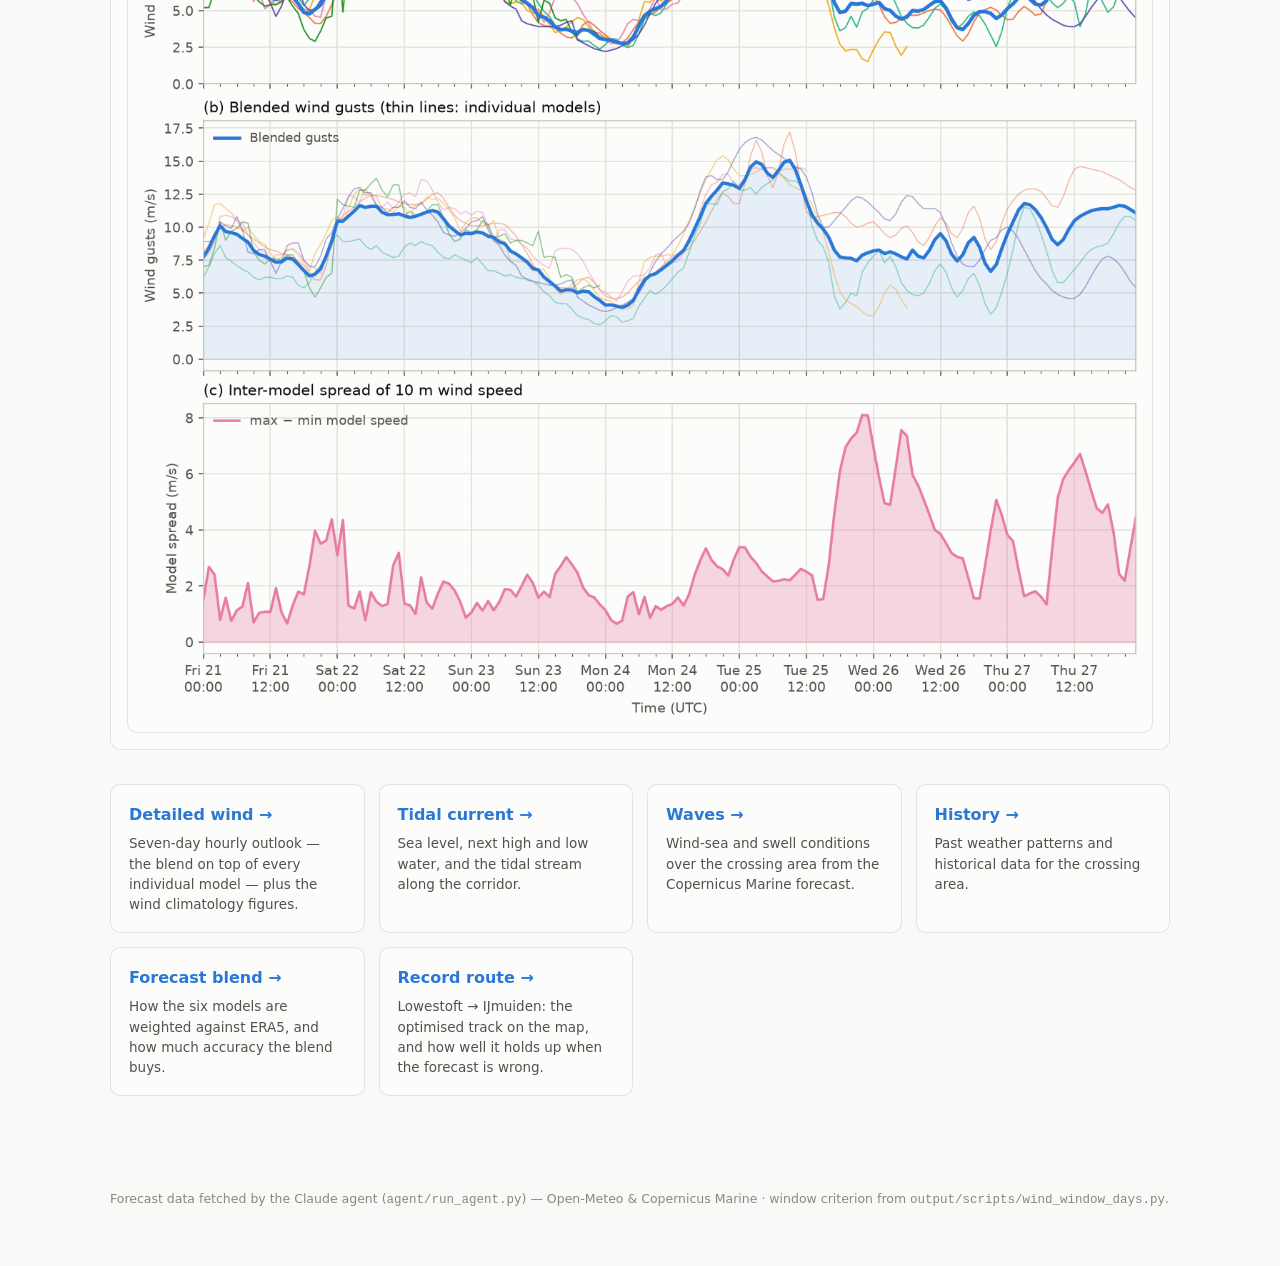
==== commit 714c3d42: "Gate the combined day verdict on wind instead of averaging Averaging let two good factors mask poor " ====
--- a/frontend/index.html
+++ b/frontend/index.html
@@ -345,11 +345,20 @@
     return td;
   }
 
-  function combine(grades) {
-    const scored = grades.filter(g => g in SCORE);
-    if (!scored.length) return { grade: "unknown", mean: NaN };
-    const mean = scored.reduce((a, g) => a + SCORE[g], 0) / scored.length;
-    return { grade: mean >= 1.5 ? "good" : mean >= 0.75 ? "warning" : "critical", mean };
+  // Wind gates the day; wave and current can only pull it down, never rescue it.
+  // Reds are checked before greens, so a red factor is never outvoted by two greens.
+  function combine(wind, others) {
+    const known = [wind, ...others].filter(g => g in SCORE);
+    if (!known.length) return { grade: "unknown", why: "no data" };
+
+    const reds = others.filter(g => g === "critical").length;
+    const greens = known.filter(g => g === "good").length;
+
+    if (wind === "critical") return { grade: "critical", why: "wind is poor" };
+    if (wind === "warning" && reds) return { grade: "critical", why: "wind marginal and something is poor" };
+    if (wind === "good" && reds) return { grade: "warning", why: "wind good but something is poor" };
+    if (greens >= 2) return { grade: "good", why: `${greens} of 3 factors good` };
+    return { grade: "warning", why: "nothing poor, but fewer than two factors good" };
   }
 
   async function renderDashboard(s) {
@@ -396,25 +405,28 @@
       );
       body.append(tr);
 
-      // colour the 7-day strip by the average of the three factors
-      const cmb = combine([wind.grade, waveGrade, curGrade]);
+      // colour the 7-day strip by the combined verdict
+      const cmb = combine(wind.grade, [waveGrade, curGrade]);
       const dayCell = strip[i];
       if (dayCell) {
         dayCell.dataset.combined = cmb.grade;
         const mark = dayCell.querySelector(".d-mark");
         if (mark) mark.textContent = GRADES[cmb.grade].glyph;
         dayCell.title = `${day.label}: ${GRADES[cmb.grade].label.toLowerCase()} overall`
-          + (Number.isFinite(cmb.mean) ? ` (${cmb.mean.toFixed(2)} of 2)` : "")
-          + ` — wind ${GRADES[wind.grade].label.toLowerCase()}, `
+          + ` — ${cmb.why}`
+          + ` · wind ${GRADES[wind.grade].label.toLowerCase()}, `
           + `wave ${GRADES[waveGrade].label.toLowerCase()}, `
           + `current ${GRADES[curGrade].label.toLowerCase()}. `
           + `Longest qualifying wind stretch ${day.best_run_h} h (needs ≥ 6 h).`;
       }
     });
 
-    document.getElementById("cond-combined-note").textContent =
-      "Day colours average the three factors below — good 2, marginal 1, poor 0; "
-      + "green from 1.5, amber from 0.75. Hover a day for the breakdown.";
+    document.getElementById("cond-combined-note").innerHTML =
+      "Day colours combine the three factors below, with wind as the gate: "
+      + "<strong>poor</strong> if wind is poor, or if wind is marginal and anything else is poor; "
+      + "<strong>marginal</strong> if wind is good but something else is poor; "
+      + "<strong>good</strong> only when at least two factors are good. "
+      + "Hover a day for the reasoning.";
 
     const src = document.getElementById("dash-source");
     src.textContent = missing.length
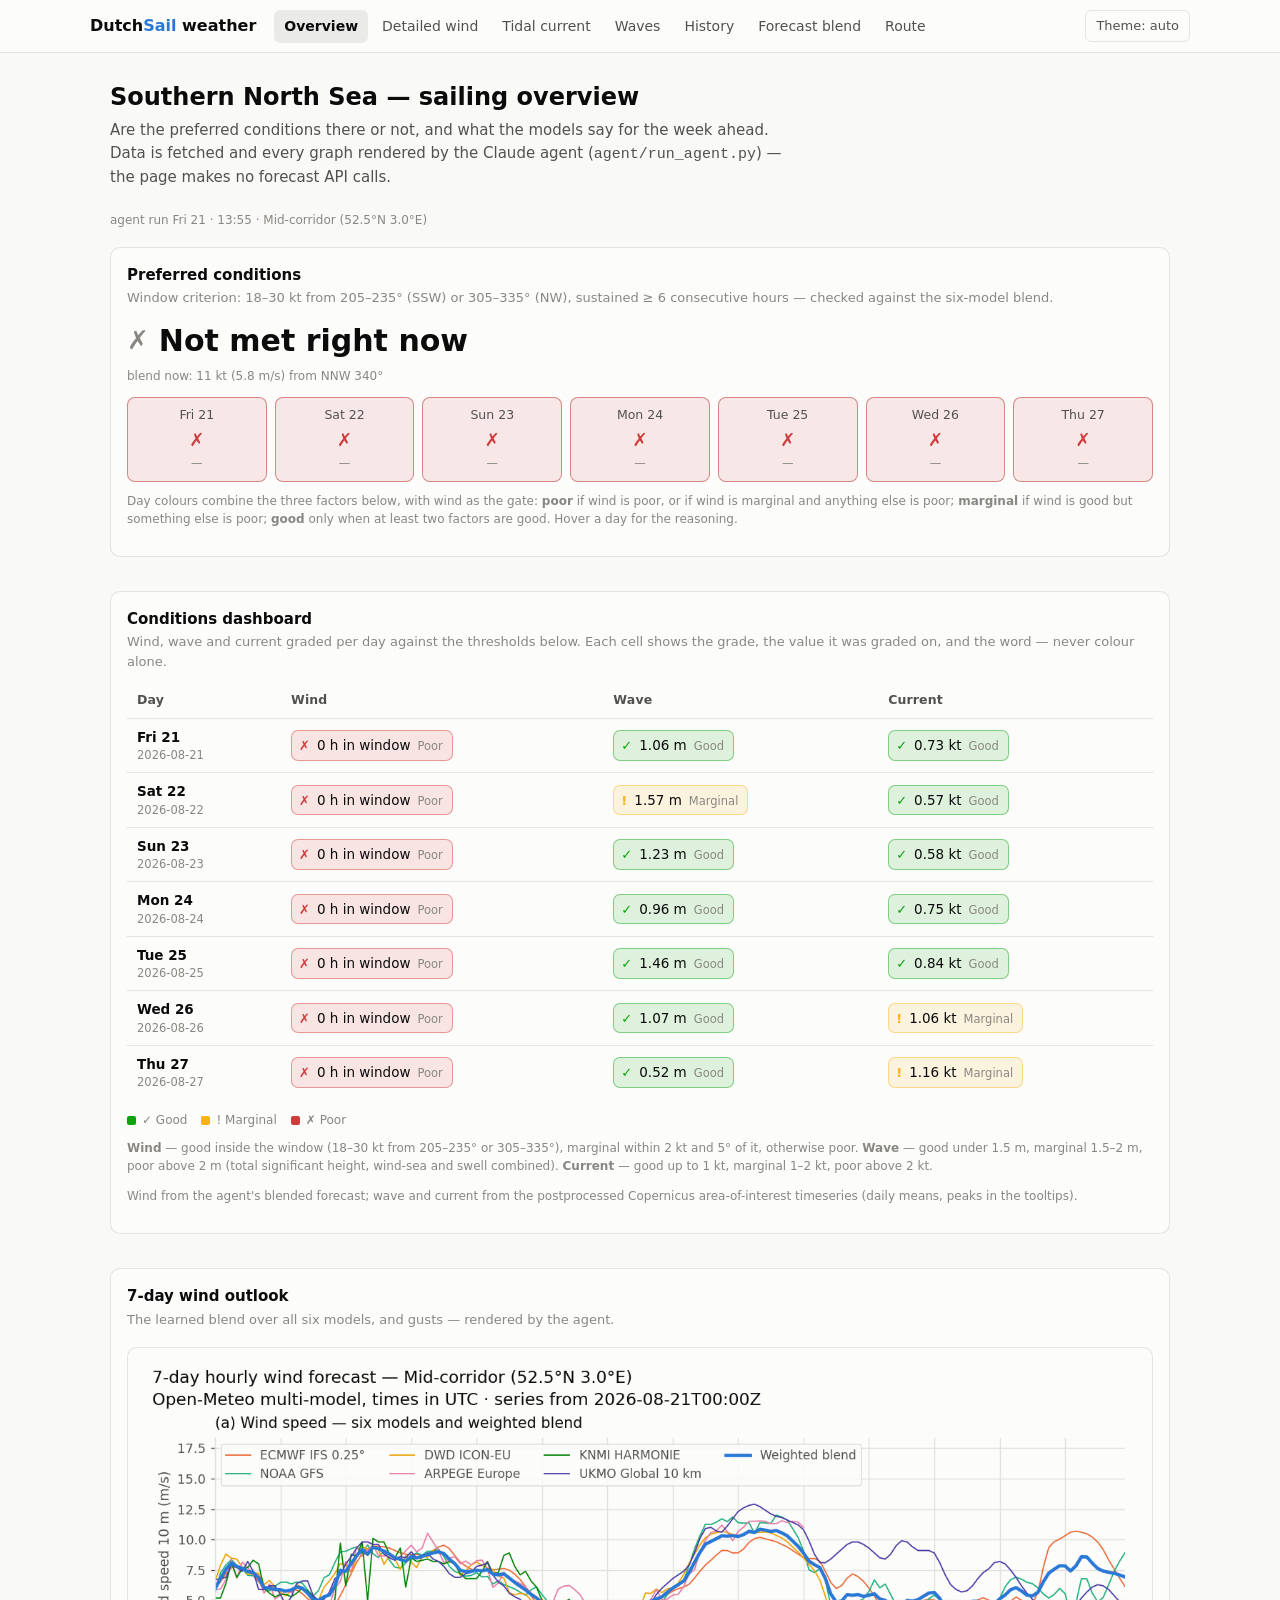
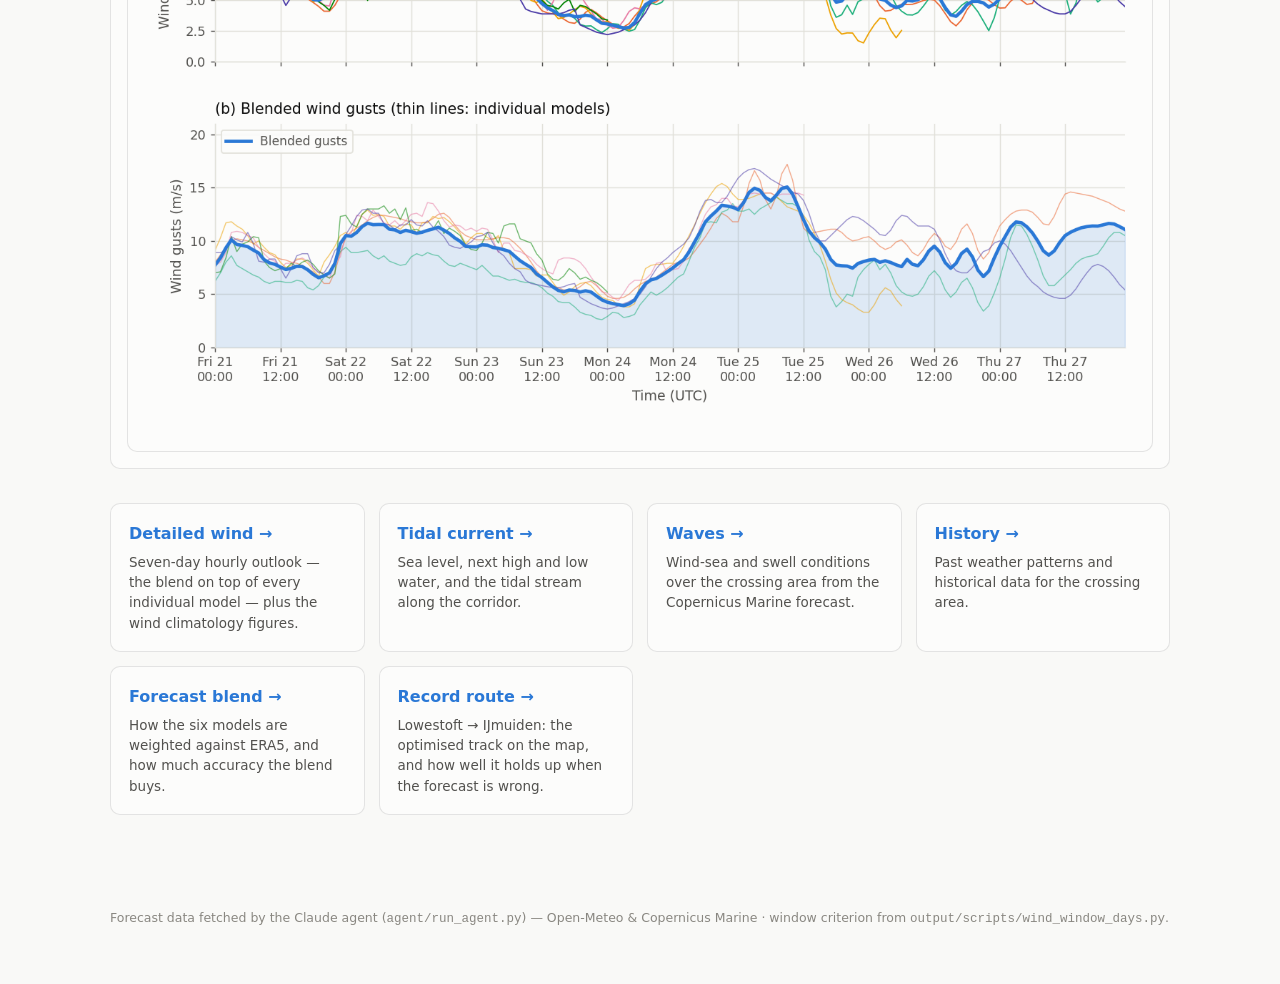
==== commit c27677e9: "Drop the inter-model spread panel from the wind forecast figure Panel (c) is removed from wind_forec" ====
--- a/frontend/index.html
+++ b/frontend/index.html
@@ -129,14 +129,14 @@
       <div class="chart-head">
         <div>
           <h3>7-day wind outlook</h3>
-          <p class="card-sub">The learned blend over all six models, gusts, and model spread — rendered by the agent.</p>
+          <p class="card-sub">The learned blend over all six models, and gusts — rendered by the agent.</p>
         </div>
       </div>
       <figure class="fig">
         <img data-light="../output/figures/agent/wind_forecast_light.png"
              data-dark="../output/figures/agent/wind_forecast_dark.png"
              src="../output/figures/agent/wind_forecast_light.png"
-             alt="Seven-day wind forecast: blend over six models, gusts, and model spread">
+             alt="Seven-day wind forecast: blend over six models, and gusts">
       </figure>
     </section>
   </div>
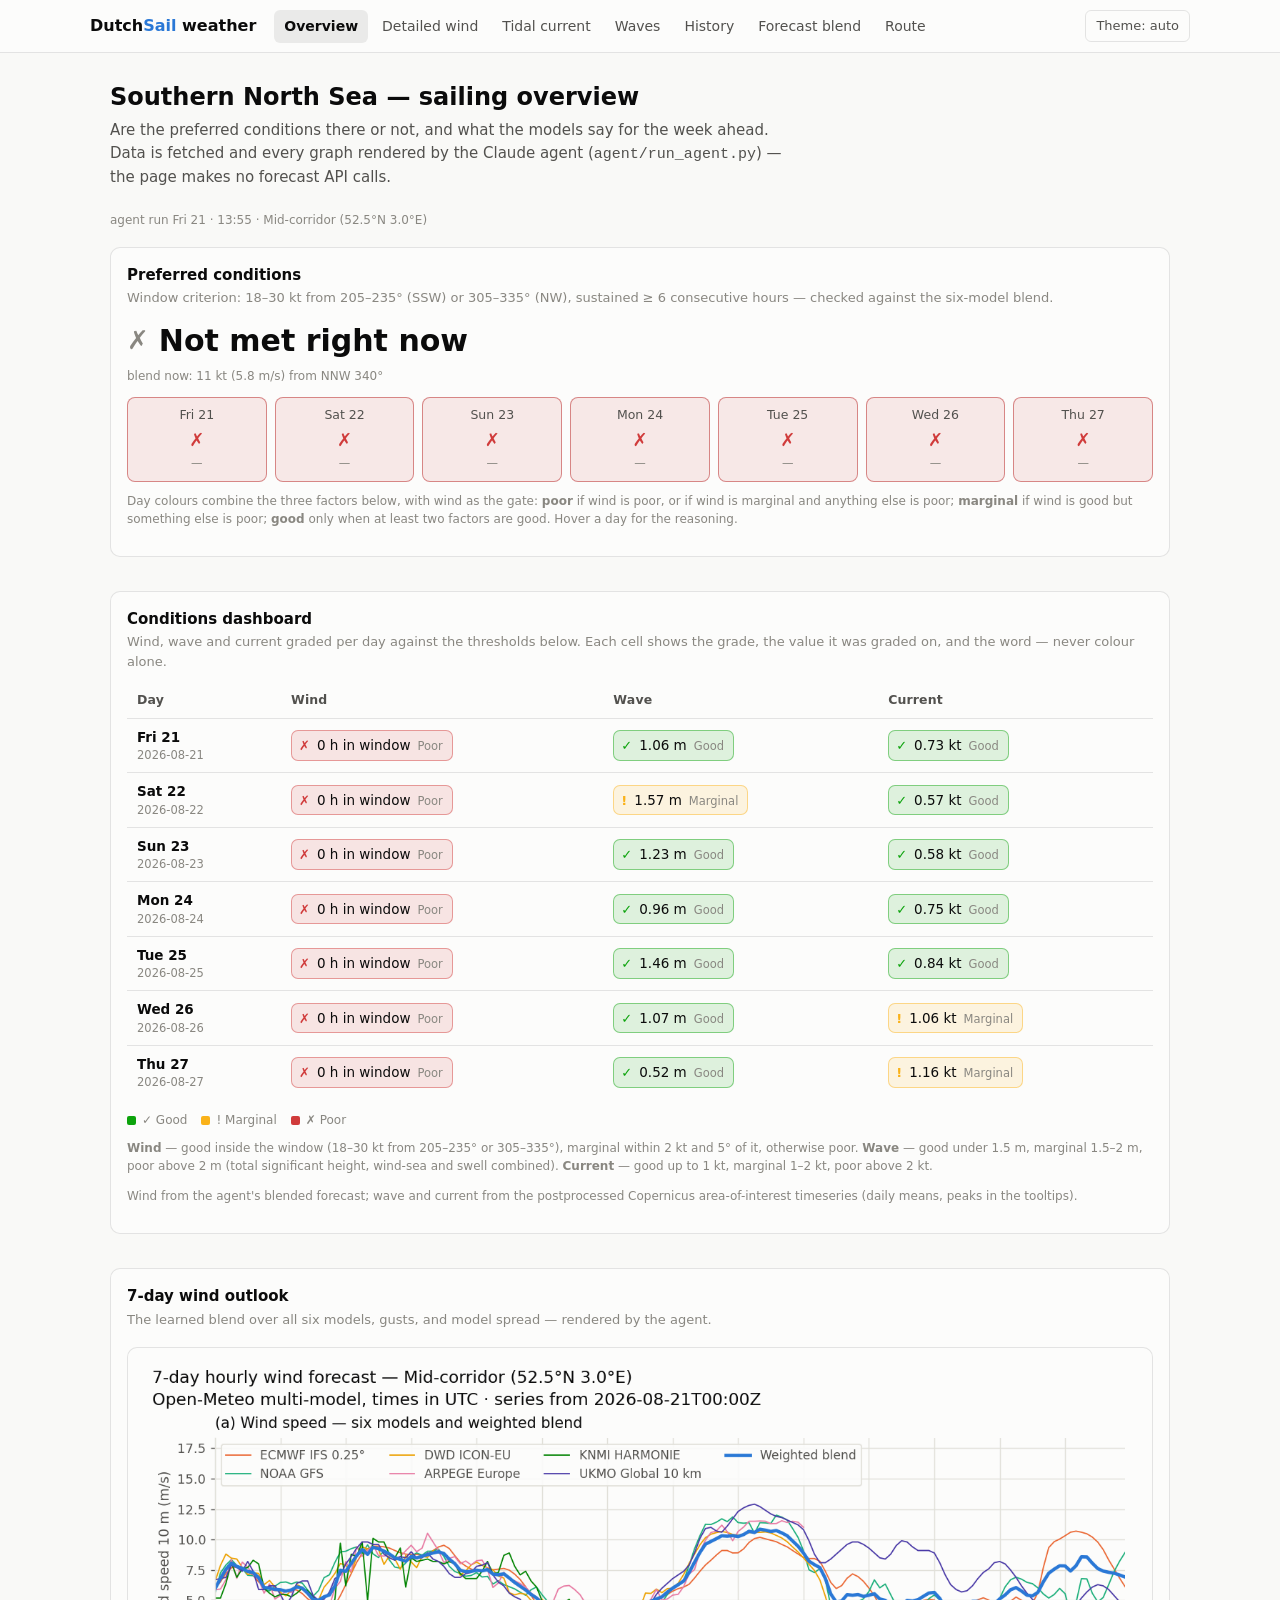
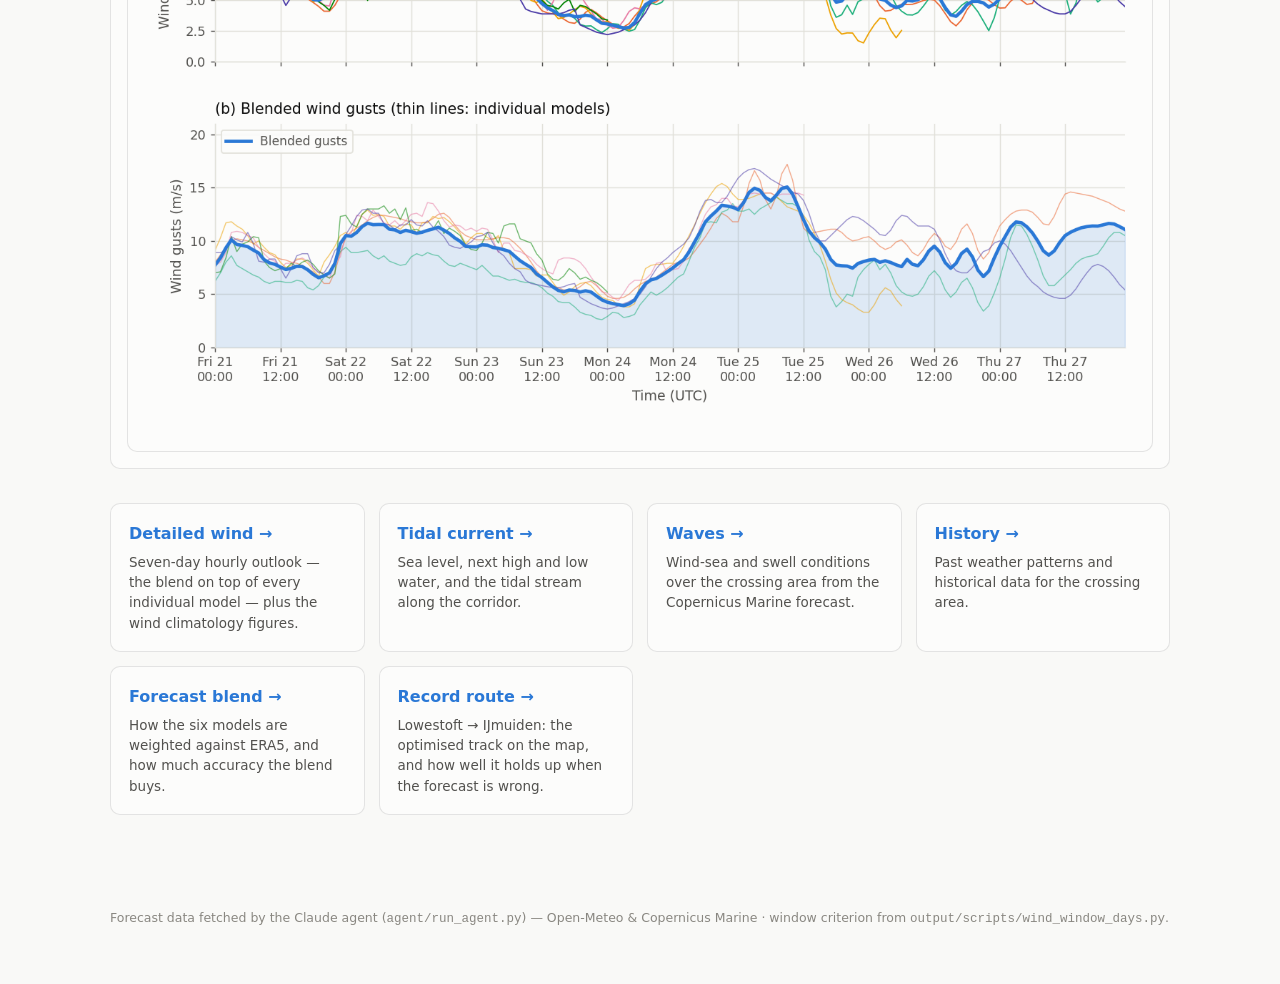
==== commit f263b661: "Merge branch 'main' of https://github.com/n-aleksandrova/Hackathon_JaJo_weather" ====
--- a/frontend/index.html
+++ b/frontend/index.html
@@ -129,14 +129,14 @@
       <div class="chart-head">
         <div>
           <h3>7-day wind outlook</h3>
-          <p class="card-sub">The learned blend over all six models, and gusts — rendered by the agent.</p>
+          <p class="card-sub">The learned blend over all six models, gusts, and model spread — rendered by the agent.</p>
         </div>
       </div>
       <figure class="fig">
         <img data-light="../output/figures/agent/wind_forecast_light.png"
              data-dark="../output/figures/agent/wind_forecast_dark.png"
              src="../output/figures/agent/wind_forecast_light.png"
-             alt="Seven-day wind forecast: blend over six models, and gusts">
+             alt="Seven-day wind forecast: blend over six models, gusts, and model spread">
       </figure>
     </section>
   </div>
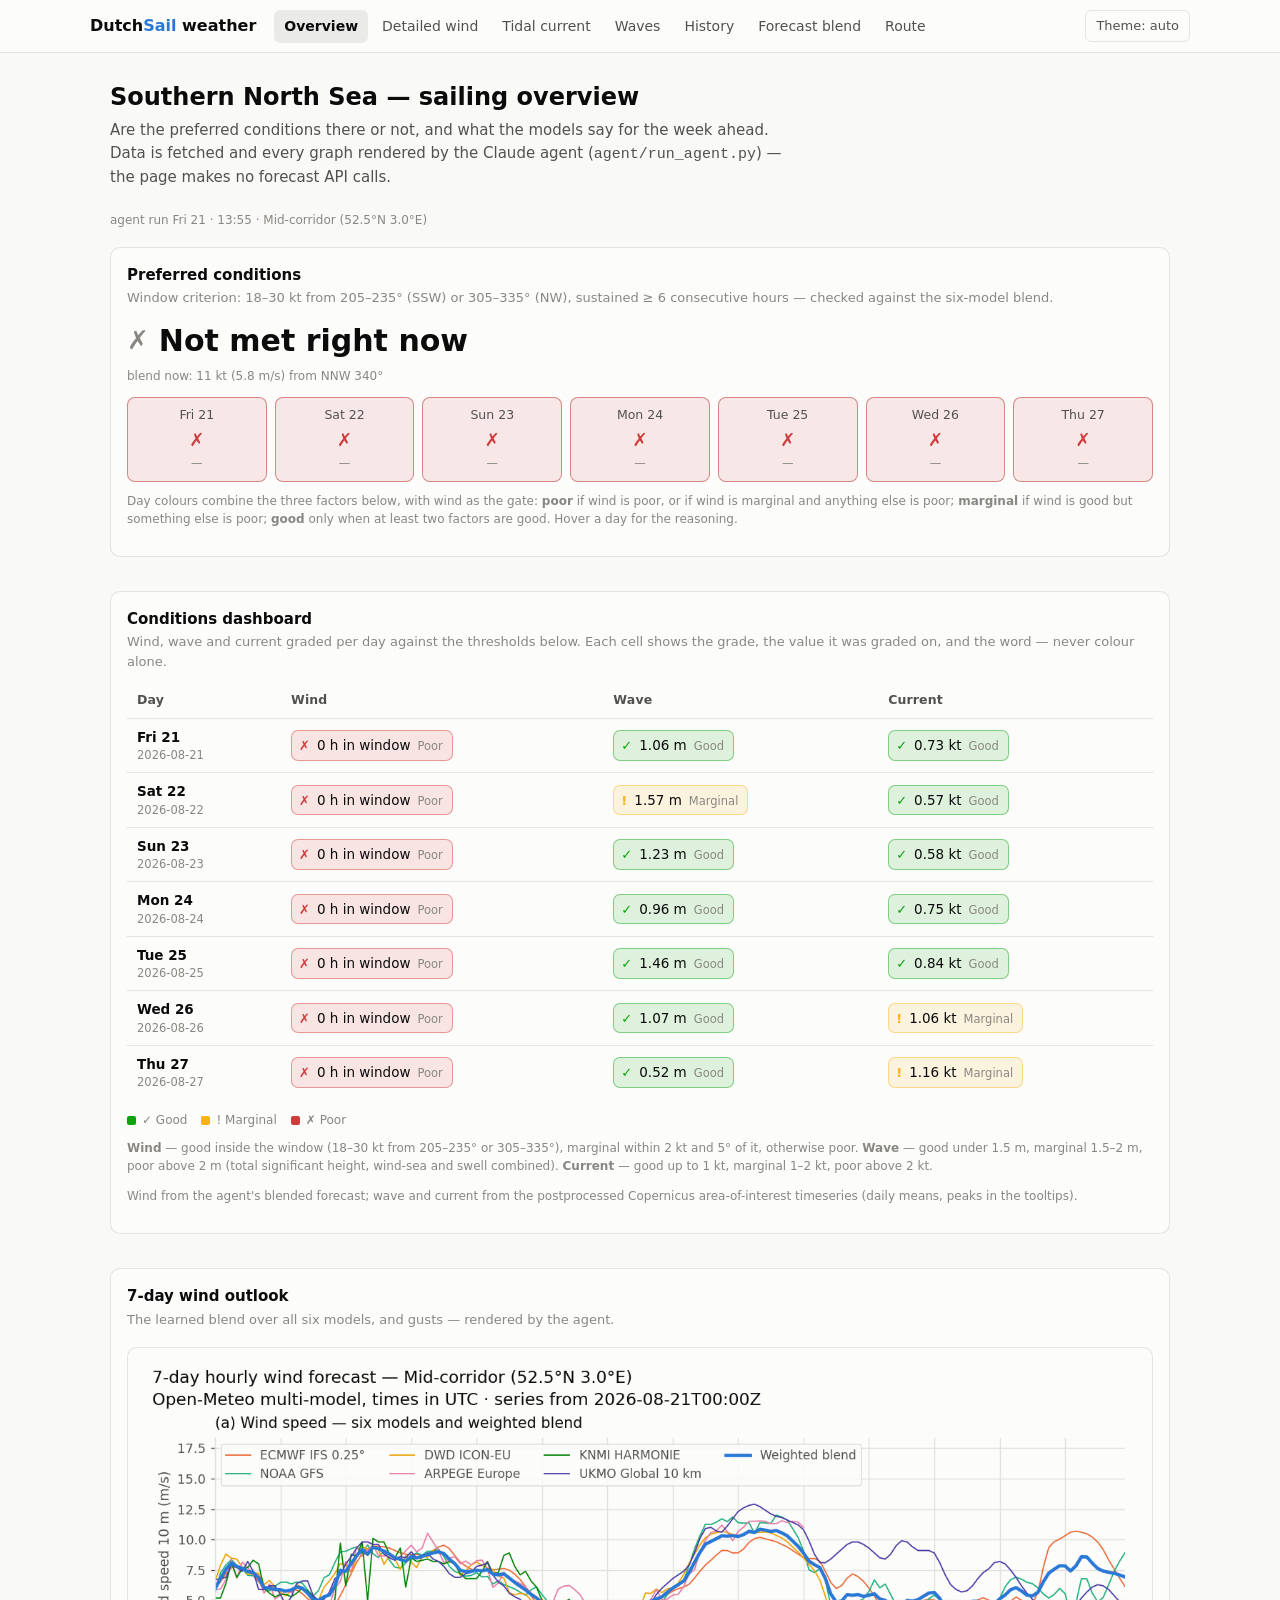
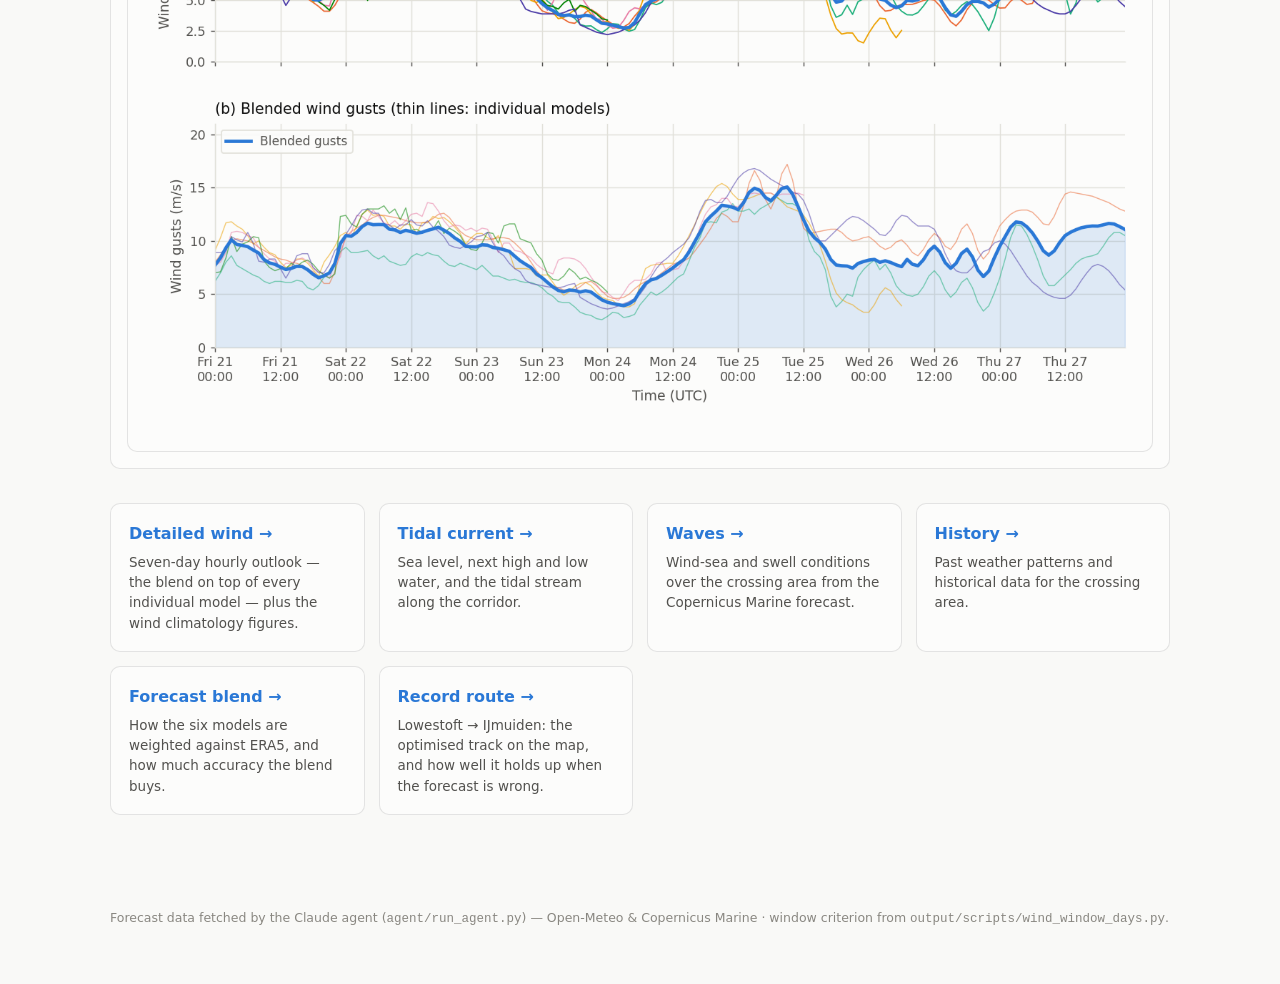
==== commit 6f99bb86: "Merge pull request #10 from n-aleksandrova/remove-spread-panel Remove the inter-model spread panel f" ====
--- a/frontend/index.html
+++ b/frontend/index.html
@@ -129,14 +129,14 @@
       <div class="chart-head">
         <div>
           <h3>7-day wind outlook</h3>
-          <p class="card-sub">The learned blend over all six models, gusts, and model spread — rendered by the agent.</p>
+          <p class="card-sub">The learned blend over all six models, and gusts — rendered by the agent.</p>
         </div>
       </div>
       <figure class="fig">
         <img data-light="../output/figures/agent/wind_forecast_light.png"
              data-dark="../output/figures/agent/wind_forecast_dark.png"
              src="../output/figures/agent/wind_forecast_light.png"
-             alt="Seven-day wind forecast: blend over six models, gusts, and model spread">
+             alt="Seven-day wind forecast: blend over six models, and gusts">
       </figure>
     </section>
   </div>
